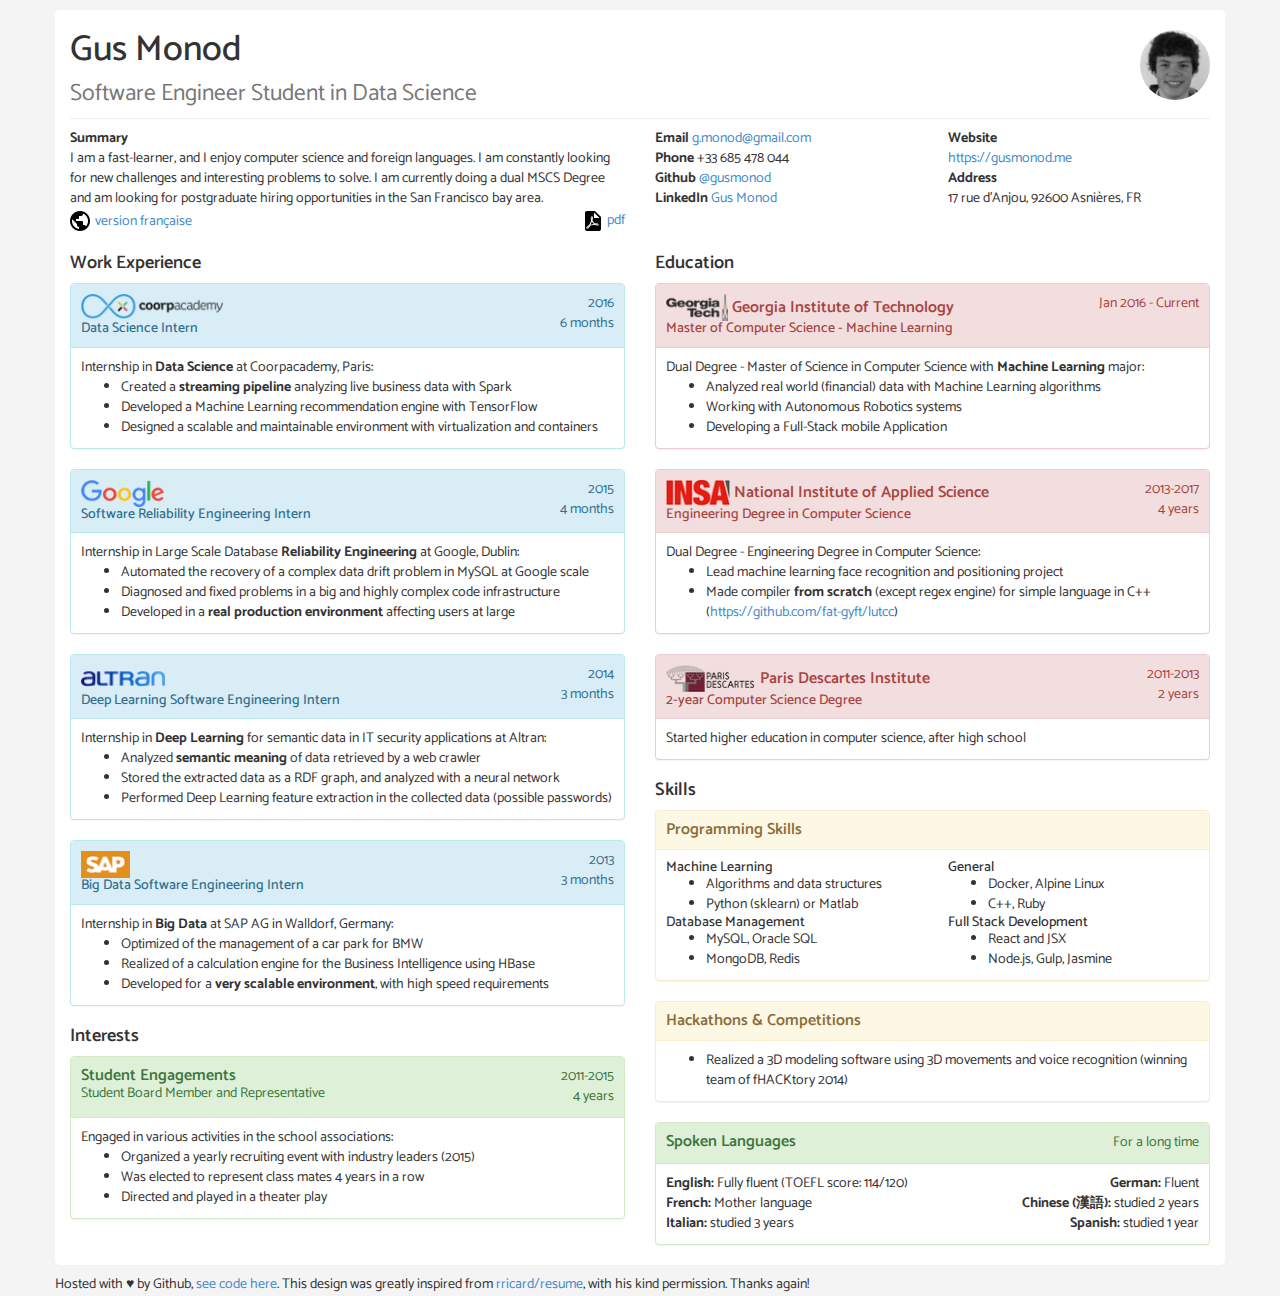
==== index.html @ 233163cb "More printer-friendly version" ====
<!doctype html>
<html lang="en">
<head>
  <!-- This design was greatly inspired from https://github.com/rricard/resume, with his kind permission. -->
  <title>Gus Monod</title>
  <meta http-equiv="content-type" content="text/html; charset=utf-8">
  <meta name="viewport" content="width=device-width, initial-scale=1">
  <link rel="canonical" href="https://gusmonod.me">
  <style type="text/css">
    /* minified critical CSS from bootstrap */
    html{font-family:sans-serif;-webkit-text-size-adjust:100%;-ms-text-size-adjust:100%}a{background:0 0}strong{font-weight:700}h1{margin:.67em 0;font-size:2em}small{font-size:80%}img{border:0}*{-webkit-box-sizing:border-box;-moz-box-sizing:border-box;box-sizing:border-box}:before,:after{-webkit-box-sizing:border-box;-moz-box-sizing:border-box;box-sizing:border-box}html{font-size:10px}body{font-family:"Helvetica Neue",Helvetica,Arial,sans-serif;font-size:14px;line-height:1.42857143;color:#333;background-color:#fff}a{color:#428bca;text-decoration:none}img{vertical-align:middle}h1,h2,h3,h4{font-family:inherit;font-weight:500;line-height:1.1;color:inherit}h1 small{font-weight:400;line-height:1;color:#777}h1,h2,h3{margin-top:20px;margin-bottom:10px}h1 small{font-size:65%}h4{margin-top:10px;margin-bottom:10px}h1{font-size:36px}h2{font-size:30px}h3{font-size:24px}h4{font-size:18px}p{margin:0 0 10px}small{font-size:85%}.page-header{padding-bottom:9px;margin:40px 0 20px;border-bottom:1px solid #eee}ul{margin-top:0;margin-bottom:10px}.container{padding-right:15px;padding-left:15px;margin-right:auto;margin-left:auto}@media (min-width:768px){.container{width:750px}}@media (min-width:992px){.container{width:970px}}@media (min-width:1200px){.container{width:1170px}}.row{margin-right:-15px;margin-left:-15px}.col-sm-3,.col-sm-6,.col-sm-9{position:relative;min-height:1px;padding-right:15px;padding-left:15px}@media (min-width:768px){.col-sm-3,.col-sm-6,.col-sm-9{float:left}.col-sm-9{width:75%}.col-sm-6{width:50%}.col-sm-3{width:25%}}.panel{margin-bottom:20px;background-color:#fff;border:1px solid transparent;border-radius:4px;-webkit-box-shadow:0 1px 1px rgba(0,0,0,.05);box-shadow:0 1px 1px rgba(0,0,0,.05)}.panel-body{padding:15px}.panel-heading{padding:10px 15px;border-bottom:1px solid transparent;border-top-left-radius:3px;border-top-right-radius:3px}.panel-title{margin-top:0;margin-bottom:0;font-size:16px;color:inherit}.panel-title>a{color:inherit}.panel-info{border-color:#bce8f1}.panel-info>.panel-heading{color:#31708f;background-color:#d9edf7;border-color:#bce8f1}.panel-warning{border-color:#faebcc}.panel-warning>.panel-heading{color:#8a6d3b;background-color:#fcf8e3;border-color:#faebcc}.panel-danger{border-color:#ebccd1}.panel-danger>.panel-heading{color:#a94442;background-color:#f2dede;border-color:#ebccd1}.container:before,.container:after,.row:before,.row:after,.panel-body:before,.panel-body:after{display:table;content:" "}.container:after,.row:after,.panel-body:after{clear:both}@-ms-viewport{width:device-width}
  </style>
  <script id="loadcss">(function(u,s){!function(e){"use strict";var n=function(n,t,o){var l,r=e.document,i=r.createElement("link");if(t)l=t;else{var a=(r.body||r.getElementsByTagName("head")[0]).childNodes;l=a[a.length-1]}var d=r.styleSheets;i.rel="stylesheet",i.href=n,i.media="only x",l.parentNode.insertBefore(i,t?l:l.nextSibling);var f=function(e){for(var n=i.href,t=d.length;t--;)if(d[t].href===n)return e();setTimeout(function(){f(e)})};return i.onloadcssdefined=f,f(function(){i.media=o||"all"}),i};"undefined"!=typeof module?module.exports=n:e.loadCSS=n}("undefined"!=typeof global?global:this);for(var i in u){loadCSS(u[i],s);}}(['https://fonts.googleapis.com/css?family=Catamaran:200,600','https://maxcdn.bootstrapcdn.com/bootstrap/3.2.0/css/bootstrap.min.css'],document.getElementById("loadcss")));</script>
  <noscript>
    <link href="https://fonts.googleapis.com/css?family=Catamaran:200,600" rel="stylesheet" type="text/css">
    <link rel="stylesheet" href="https://maxcdn.bootstrapcdn.com/bootstrap/3.2.0/css/bootstrap.min.css" media="all">
  </noscript>
  <style type="text/css">
    /* custom style */
    body {
      margin: 0;
      font-family: 'Catamaran', Helvetica, Arial, sans-serif;
      background-color: #f4f4f4;
    }
    .container {
      background-color: #fff;
    }
    @media (min-width: 768px) {
      .container {
        border-radius: 5px;
        margin-top: 10px;
      }
    }
    .lonely {
      background-color: inherit;
    }
    .page-header {
      margin-top: 20px;
      margin-bottom: 10px;
    }
    .unpadded {
      padding-left: 0;
      padding-right: 0;
    }
    .padded {
      padding-left: 15px;
      padding-right: 15px;
    }
    .panel-heading,
    .panel-body {
      padding: 10px;
    }
    ul {
      margin-bottom: 0;
    }
    h2 {
      font-weight: 600;
      font-size: 1.82rem;
    }
    h3 {
      margin: 0;
      font-size: 1.4rem;
    }
    h4 {
      margin: 0;
      font-size: 1.4rem;
    }
    .panel-title {
      font-weight: 600;
    }
    p {
      margin-top: 0;
      margin-bottom: 0;
    }
    a {
      color: #428BCA;
      text-decoration: none;
    }
    a:hover, a:focus {
      color: #2A6496;
      text-decoration: underline;
    }
    a:focus {
      outline: thin dotted;
      outline-offset: -2px;
    }
    small {
      color: #777;
      font-weight: 200;
    }
    .xs-right, .sm-right {
      float: right;
      text-align: right;
    }
    @media (max-width: 768px) {
      .sm-right {
        float: inherit;
        text-align: inherit;
      }
    }
    .logo {
      height: 2.72rem;
    }
    .me {
      float: right;
      height: 7rem;
      border-radius: 50%;
    }
    @media print {
    @page {
      margin: 1cm;
      margin-top: .5cm;
      margin-bottom: .5cm;
      size: letter portrait;
    }
    body {
      font-size: .27cm;
      background-color: white;
    }
    .big-col {
      padding: 5px;
    }
    ul {
      padding-left: 2rem;
    }
    .page-header {
      font-size: 2.5rem;
    }
    .page-header > small {
      position: absolute;
      top: 26px;
      right: 20px;
    }
    h2 {
      margin-top: 10px;
      font-size: 1.3rem;
    }
    h3, h3.panel-title {
      font-size: 1.2rem;
    }
    h4 {
      font-size: 1rem;
    }
    .panel {
      margin-bottom: 10px;
    }
    .panel-info, .panel-info > .panel-heading {
      border-color: #4C72B0;
    }
    .panel-success, .panel-success > .panel-heading {
      border-color: #466c27;
    }
    .panel-danger, .panel-danger > .panel-heading {
      border-color: #C44E52;
    }
    .panel-warning, .panel-warning > .panel-heading {
      border-color: #E87300;
      #D45F00
    }
    .panel-default, .panel-default > .panel-heading {
      border-color: #606060;
    }
    /*B&W*
    .panel-info, .panel-info > .panel-heading,
    .panel-success, .panel-success > .panel-heading,
    .panel-danger, .panel-danger > .panel-heading,
    .panel-warning, .panel-warning > .panel-heading,
    .panel-default, .panel-default > .panel-heading {
      border-color: black;
    }
    *End of B&W*/
    .no-print {
      display: none !important;
    }
    .container {
      margin: 0;
    }
    a:link:after, a:visited:after {
      content: "";
    }
    .hidden-sm {
      display: inline !important;
    }
    }
  </style>
</head>
<body>
  <div class="container">
    <div>
      <img src="/img/me.png" alt="Gus Monod" class="me no-print">
      <h1 class="page-header">Gus Monod<br><small>Software Engineer Student in Data Science</small></h1>
    </div>
    <div class="row">
      <div class="big-col col-sm-6">
        <strong>Summary</strong>
        <p>
          I am a fast-learner, and I enjoy computer science and foreign
          languages. I am constantly looking for new challenges and interesting
          problems to solve. I am currently doing a dual MSCS Degree and am
          looking for postgraduate hiring opportunities in the San Francisco bay area.
        </p>
        <a class="no-print" href="/fr"><img src="/img/earth.png" alt="earth icon">&nbsp;version française</a>
        <a class="xs-right no-print" href="gusmonod.pdf"><img src="/img/file-pdf.png" alt="pdf icon">&nbsp;pdf</a>
      </div>
      <div class="big-col col-sm-3">
        <p>
          <strong>Email</strong>
          <a href="mailto:g.monod@gmail.com">g.monod@gmail.com</a>
        </p>
        <p>
          <strong>Phone</strong>
          +33&nbsp;685&nbsp;478&nbsp;044
        </p>
        <p>
          <strong>Github</strong>
          <a href="https://github.com/gusmonod">@gusmonod</a>
        </p>
        <p>
          <strong>LinkedIn</strong>
          <a href="https://linkedin.com/in/gusmonod/en">Gus Monod</a>
        </p>
      </div>
      <div class="col-sm-3">
        <p>
          <strong>Website</strong>
        </p>
        <p>
          <a href="https://gusmonod.me">https://gusmonod.me</a>
        </p>
        <p>
          <strong>Address</strong>
          <p>17 rue d'Anjou, 92600 Asnières, FR
        </p>
      </div>
    </div>
    <div class="row">
      <div class="big-col col-sm-6">
        <h2>Work Experience</h2>
        <div class="panel panel-info">
          <div class="panel-heading">
            <div class="row">
              <div class="col-sm-9">
                <h3 class="panel-title">
                  <a href="https://coorpacademy.com">
                    <img class="logo" src="/img/coorpacademy.png" alt="Coorpacademy">
                  </a>
                </h3>
                <h3>Data Science Intern</h3>
              </div>
              <div class="col-sm-3 sm-right">
                <p>2016</p>
                <p>6 months</p>
              </div>
            </div>
          </div>
          <div class="panel-body">
            Internship in <strong>Data Science</strong> at Coorpacademy, Paris:
            <ul>
              <li>Created a <strong>streaming pipeline</strong> analyzing live business data with Spark
              <li>Developed a Machine Learning recommendation engine with TensorFlow
              <li>Designed a scalable and maintainable environment with virtualization and containers
            </ul>
          </div>
        </div>
        <div class="panel panel-info">
          <div class="panel-heading">
            <div class="row">
              <div class="col-sm-9">
                <h3 class="panel-title">
                  <a href="https://google.com">
                    <img class="logo" src="/img/google.png" alt="Google">
                  </a>
                </h3>
                <h3>Software Reliability Engineering Intern</h3>
              </div>
              <div class="col-sm-3 sm-right">
                <p>2015</p>
                <p>4 months</p>
              </div>
            </div>
          </div>
          <div class="panel-body">
            Internship in Large Scale Database <strong>Reliability Engineering</strong> at Google, Dublin:
            <ul>
              <li>Automated the recovery of a complex data drift problem in MySQL at Google scale
              <li>Diagnosed and fixed problems in a big and highly complex code infrastructure
              <li>Developed in a <strong>real production environment</strong> affecting users at large
            </ul>
          </div>
        </div>
        <div class="panel panel-info">
          <div class="panel-heading">
            <div class="row">
              <div class="col-sm-9">
                <h3 class="panel-title">
                  <a href="https://altran.com">
                    <img class="logo" src="/img/altran.png" alt="Altran">
                  </a>
                </h3>
                <h3>Deep Learning Software Engineering Intern</h3>
              </div>
              <div class="col-sm-3 sm-right">
                <p>2014</p>
                <p>3 months</p>
              </div>
            </div>
          </div>
          <div class="panel-body">
            Internship in <strong>Deep Learning</strong> for semantic data in IT security applications at Altran:
            <ul>
              <li>Analyzed <strong>semantic meaning</strong> of data retrieved by a web crawler
              <li>Stored the extracted data as a RDF graph, and analyzed with a neural network
              <li>Performed Deep Learning feature extraction in the collected data (possible passwords)
            </ul>
          </div>
        </div>
        <div class="panel panel-info">
          <div class="panel-heading">
            <div class="row">
              <div class="col-sm-9">
                <h3 class="panel-title">
                  <a href="https://sap.com">
                    <img class="logo" src="/img/sap.png" alt="SAP">
                  </a>
                </h3>
                <h3>Big Data Software Engineering Intern</h3>
              </div>
              <div class="col-sm-3 sm-right">
                <p>2013</p>
                <p>3 months</p>
              </div>
            </div>
          </div>
          <div class="panel-body">
            Internship in <strong>Big Data</strong> at SAP AG in Walldorf, Germany:
            <ul>
              <li>Optimized of the management of a car park for BMW
              <li>Realized of a calculation engine for the Business Intelligence using HBase
              <li>Developed for a <strong>very scalable environment</strong>, with high speed requirements
            </ul>
          </div>
        </div>
        <h2>Interests</h2>
        <div class="panel panel-success">
          <div class="panel-heading">
            <div class="row">
              <div class="col-sm-9">
                <h3 class="panel-title">Student Engagements</h3>
                Student Board Member and Representative
              </div>
              <div class="col-sm-3 sm-right">
                <p>2011-2015</p>
                <p>4 years</p>
              </div>
            </div>
          </div>
          <div class="panel-body">
            Engaged in various activities in the school associations:
            <ul>
              <li>Organized a yearly recruiting event with industry leaders (2015)
              <li>Was elected to represent class mates 4 years in a row
              <li>Directed and played in a theater play
            </ul>
          </div>
        </div>
      </div>
      <div class="big-col col-sm-6">
        <h2>Education</h2>
        <div class="panel panel-danger">
          <div class="panel-heading">
            <div class="row">
              <div class="col-sm-9">
                <h3 class="panel-title">
                  <a href="https://gatech.edu">
                    <img class="logo" src="/img/gatech.png" alt="Georgia Tech:">
                    Georgia Institute of Technology
                  </a>
                </h3>
                <h3>Master of Computer Science - Machine Learning</h3>
              </div>
              <div class="col-sm-3 sm-right">
                <p>Jan 2016 - Current</p>
              </div>
            </div>
          </div>
          <div class="panel-body">
            Dual Degree - Master of Science in Computer Science with <strong>Machine Learning</strong> major:
            <ul>
              <li>Analyzed real world (financial) data with Machine Learning algorithms
              <li>Working with Autonomous Robotics systems
              <li>Developing a Full-Stack mobile Application
            </ul>
          </div>
        </div>
        <div class="panel panel-danger">
          <div class="panel-heading">
            <div class="row padded">
              <div class="col-sm-9 unpadded">
                <h3 class="panel-title">
                  <a href="https://www.insa-lyon.fr/en">
                    <img src="/img/insa.png" class="logo" alt="INSA:">
                    National Institute of Applied Science
                  </a>
                </h3>
                <h3>Engineering Degree in Computer Science</h3>
              </div>
              <div class="col-sm-3 unpadded sm-right">
                <p>2013-2017</p>
                <p>4 years</p>
              </div>
            </div>
          </div>
          <div class="panel-body">
            Dual Degree - Engineering Degree in Computer Science:
            <ul>
              <li>Lead machine learning face recognition and positioning project
              <li>Made compiler <strong>from scratch</strong> (except regex engine) for simple language in C++ (<a href="https://github.com/fat-gyft/lutcc">https://github.com/fat-gyft/lutcc</a>)
            </ul>
          </div>
        </div>
        <div class="panel panel-danger">
          <div class="panel-heading">
            <div class="row">
              <div class="col-sm-9">
                <h3 class="panel-title">
                  <a href="https://www.univ-paris5.fr/eng">
                    <img class="logo" src="/img/parisdescartes.png" alt="Paris Descartes:">
                    Paris Descartes Institute
                  </a>
                </h3>
                <h3>2-year Computer Science Degree</h3>
              </div>
              <div class="col-sm-3 sm-right">
                <p>2011-2013</p>
                <p>2 years</p>
              </div>
            </div>
          </div>
          <div class="panel-body">
            Started higher education in computer science, after high school
          </div>
        </div>
        <h2>Skills</h2>
        <div class="panel panel-warning">
          <div class="panel-heading">
            <h3 class="panel-title">Programming Skills</h3>
          </div>
          <div class="panel-body">
            <div class="row">
              <div class="col-sm-6">
                <h4>Machine Learning</h4>
                <ul>
                  <li>Algorithms and data structures
                  <li>Python (sklearn) or Matlab
                </ul>
                <h4>Database Management</h4>
                <ul>
                  <li>MySQL, Oracle SQL
                  <li>MongoDB, Redis
                </ul>
              </div>
              <div class="col-sm-6">
                <h4>General</h4>
                <ul>
                  <li>Docker, Alpine Linux
                  <li>C++, Ruby
                </ul>
                <h4>Full Stack Development</h4>
                <ul>
                  <li>React and JSX
                  <li>Node.js, Gulp, Jasmine
                </ul>
              </div>
            </div>
          </div>
        </div>
        <div class="panel panel-warning">
          <div class="panel-heading">
            <h3 class="panel-title">Hackathons &amp; Competitions</h3>
          </div>
          <div class="panel-body">
            <ul>
              <li>Realized a 3D modeling software using 3D movements and voice recognition (winning team of fHACKtory 2014)
            </ul>
          </div>
        </div>
        <div class="panel panel-success">
          <div class="panel-heading">
            <div class="row">
              <div class="col-sm-9">
                <h3 class="panel-title">Spoken Languages</h3>
              </div>
              <div class="col-sm-3 sm-right">
                <p>For a long time</p>
              </div>
            </div>
          </div>
          <div class="panel-body">
            <div class="row padded">
              <p class="col-sm-8 unpadded"><strong>English: </strong>Fully fluent (TOEFL<span class="hidden-sm hidden-md"> score</span>: 114/120)</p>
              <p class="col-sm-4 unpadded sm-right"><strong>German: </strong>Fluent</p>
            </div>
            <div class="row padded">
              <p class="col-sm-6 unpadded"><strong>French: </strong>Mother language</p>
              <p class="col-sm-6 unpadded sm-right"><strong>Chinese (漢語): </strong>studied 2 y<span class="hidden-sm">ears</span></p>
            </div>
            <div class="row padded">
              <p class="col-sm-6 unpadded"><strong>Italian: </strong>studied 3 years</p>
              <p class="col-sm-6 unpadded sm-right"><strong>Spanish: </strong>studied 1 year</p>
            </div>
          </div>
        </div>
      </div>
    </div>
  </div>
  <div class="container lonely no-print">
    <p class="row">
      Hosted with ♥ by Github, <a href="https://github.com/gusmonod/gusmonod.github.io">see code here</a>. This design was greatly inspired from <a href="https://github.com/rricard/resume">rricard/resume</a>, with his kind permission. Thanks again!
    </p>
  </div>
</body>
</html>
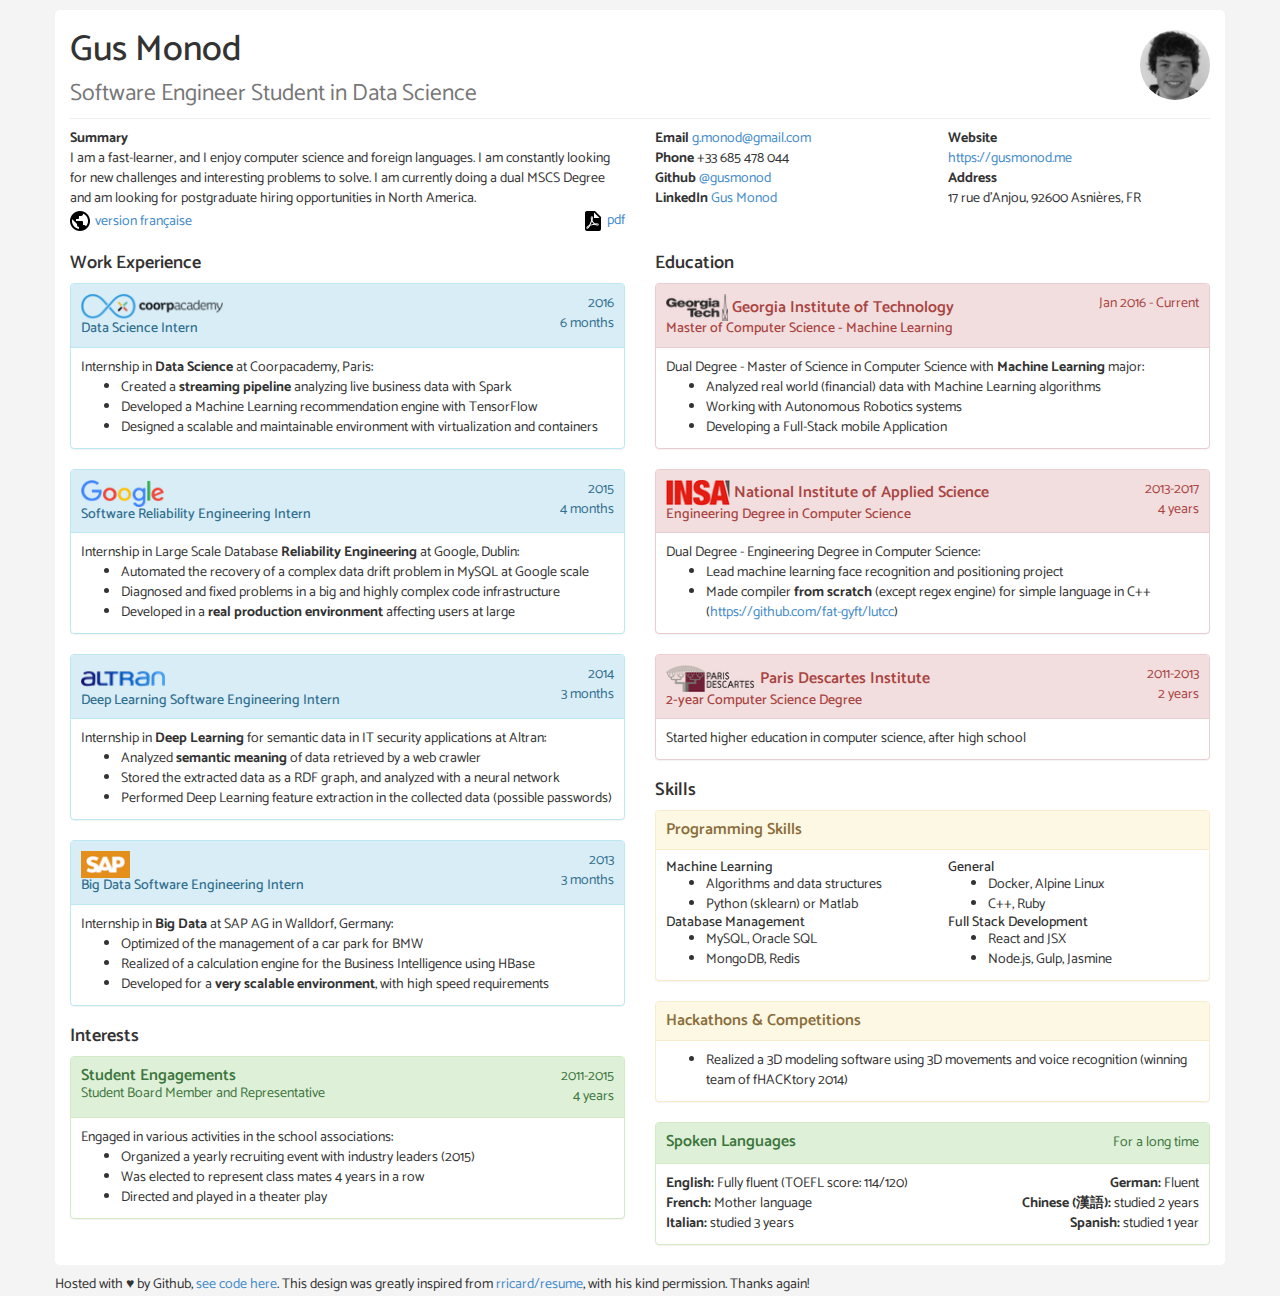
==== commit d5c817ef: "Changed location preference" ====
--- a/index.html
+++ b/index.html
@@ -197,7 +197,7 @@
           I am a fast-learner, and I enjoy computer science and foreign
           languages. I am constantly looking for new challenges and interesting
           problems to solve. I am currently doing a dual MSCS Degree and am
-          looking for postgraduate hiring opportunities in the San Francisco bay area.
+          looking for postgraduate hiring opportunities in North America.
         </p>
         <a class="no-print" href="/fr"><img src="/img/earth.png" alt="earth icon">&nbsp;version française</a>
         <a class="xs-right no-print" href="gusmonod.pdf"><img src="/img/file-pdf.png" alt="pdf icon">&nbsp;pdf</a>
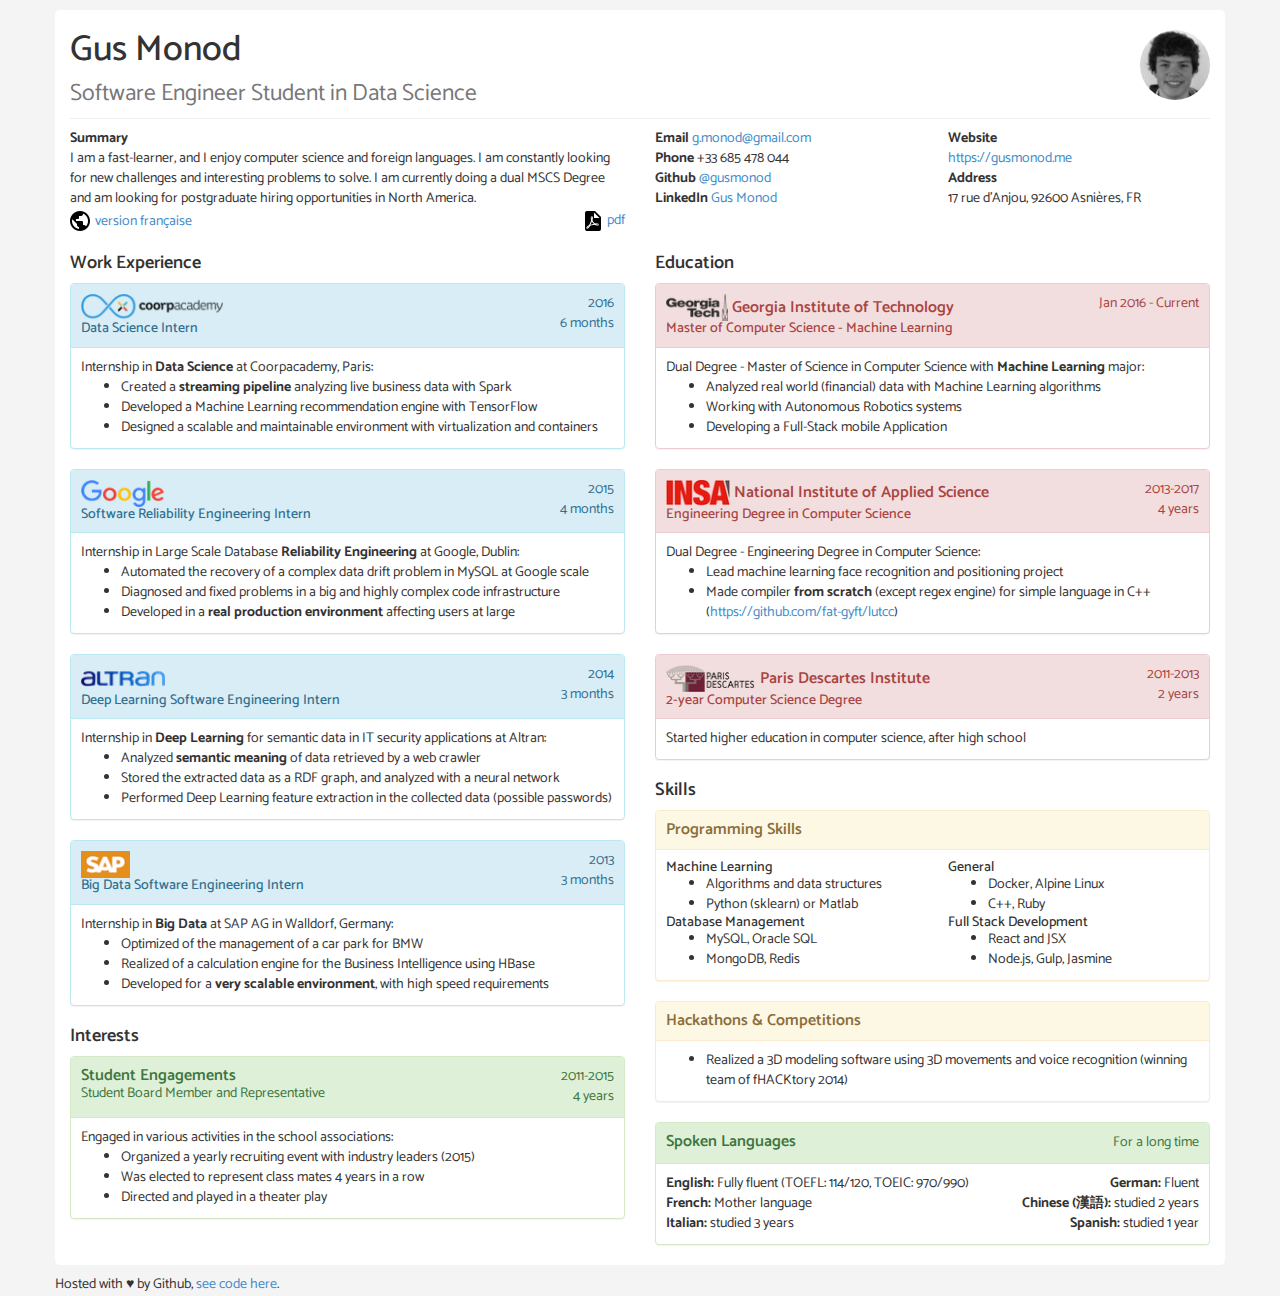
==== commit d43f4b42: "Removed outdated thanks + added TOEIC" ====
--- a/index.html
+++ b/index.html
@@ -1,7 +1,6 @@
 <!doctype html>
 <html lang="en">
 <head>
-  <!-- This design was greatly inspired from https://github.com/rricard/resume, with his kind permission. -->
   <title>Gus Monod</title>
   <meta http-equiv="content-type" content="text/html; charset=utf-8">
   <meta name="viewport" content="width=device-width, initial-scale=1">
@@ -497,7 +496,7 @@
           </div>
           <div class="panel-body">
             <div class="row padded">
-              <p class="col-sm-8 unpadded"><strong>English: </strong>Fully fluent (TOEFL<span class="hidden-sm hidden-md"> score</span>: 114/120)</p>
+              <p class="col-sm-8 unpadded"><strong>English: </strong>Fully fluent (TOEFL: 114/120<span class="hidden-sm hidden-md">, TOEIC: 970/990</span>)</p>
               <p class="col-sm-4 unpadded sm-right"><strong>German: </strong>Fluent</p>
             </div>
             <div class="row padded">
@@ -515,7 +514,7 @@
   </div>
   <div class="container lonely no-print">
     <p class="row">
-      Hosted with ♥ by Github, <a href="https://github.com/gusmonod/gusmonod.github.io">see code here</a>. This design was greatly inspired from <a href="https://github.com/rricard/resume">rricard/resume</a>, with his kind permission. Thanks again!
+      Hosted with ♥ by Github, <a href="https://github.com/gusmonod/gusmonod.github.io">see code here</a>.
     </p>
   </div>
 </body>
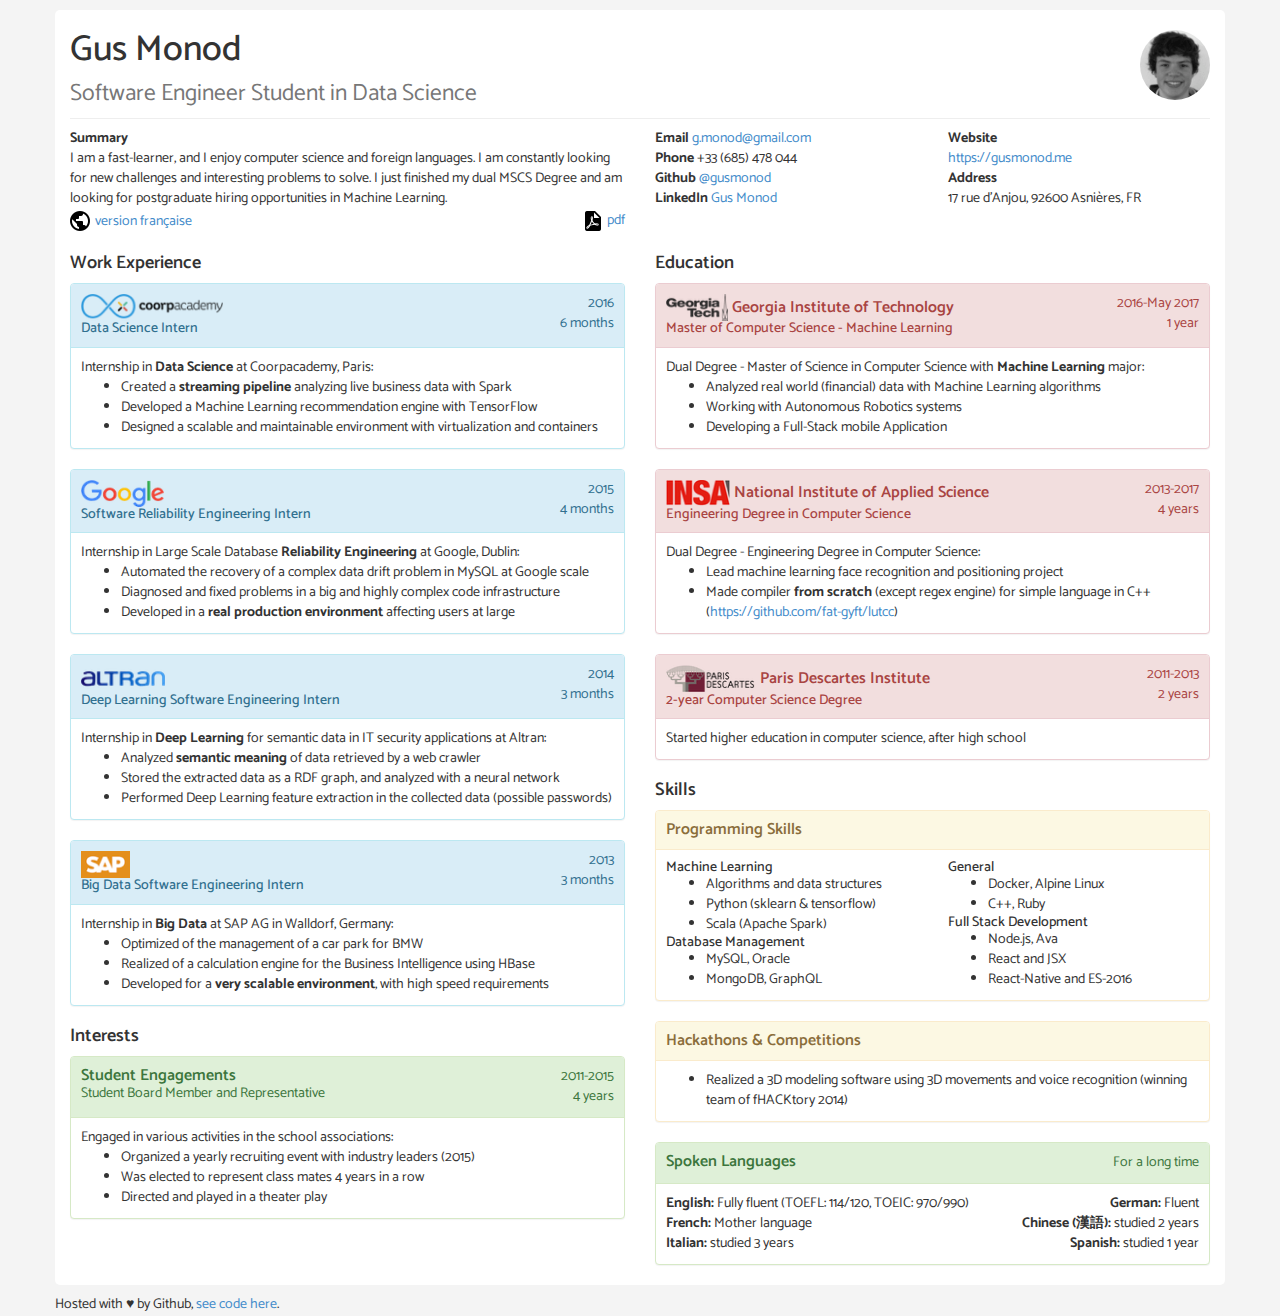
==== commit 719556d0: "Updating summary" ====
--- a/index.html
+++ b/index.html
@@ -195,8 +195,8 @@
         <p>
           I am a fast-learner, and I enjoy computer science and foreign
           languages. I am constantly looking for new challenges and interesting
-          problems to solve. I am currently doing a dual MSCS Degree and am
-          looking for postgraduate hiring opportunities in North America.
+          problems to solve. I just finished my dual MSCS Degree and am looking
+          for postgraduate hiring opportunities in Machine Learning.
         </p>
         <a class="no-print" href="/fr"><img src="/img/earth.png" alt="earth icon">&nbsp;version française</a>
         <a class="xs-right no-print" href="gusmonod.pdf"><img src="/img/file-pdf.png" alt="pdf icon">&nbsp;pdf</a>
@@ -208,7 +208,7 @@
         </p>
         <p>
           <strong>Phone</strong>
-          +33&nbsp;685&nbsp;478&nbsp;044
+          +33 (685)&nbsp;478&nbsp;044
         </p>
         <p>
           <strong>Github</strong>
@@ -378,7 +378,8 @@
                 <h3>Master of Computer Science - Machine Learning</h3>
               </div>
               <div class="col-sm-3 sm-right">
-                <p>Jan 2016 - Current</p>
+                <p>2016-May 2017</p>
+                <p>1 year</p>
               </div>
             </div>
           </div>
@@ -450,12 +451,13 @@
                 <h4>Machine Learning</h4>
                 <ul>
                   <li>Algorithms and data structures
-                  <li>Python (sklearn) or Matlab
+                  <li>Python (sklearn &amp; tensorflow)
+                  <li>Scala (Apache Spark)
                 </ul>
                 <h4>Database Management</h4>
                 <ul>
-                  <li>MySQL, Oracle SQL
-                  <li>MongoDB, Redis
+                  <li>MySQL, Oracle
+                  <li>MongoDB, GraphQL
                 </ul>
               </div>
               <div class="col-sm-6">
@@ -466,8 +468,9 @@
                 </ul>
                 <h4>Full Stack Development</h4>
                 <ul>
+                  <li>Node.js, Ava
                   <li>React and JSX
-                  <li>Node.js, Gulp, Jasmine
+                  <li>React-Native and ES-2016
                 </ul>
               </div>
             </div>
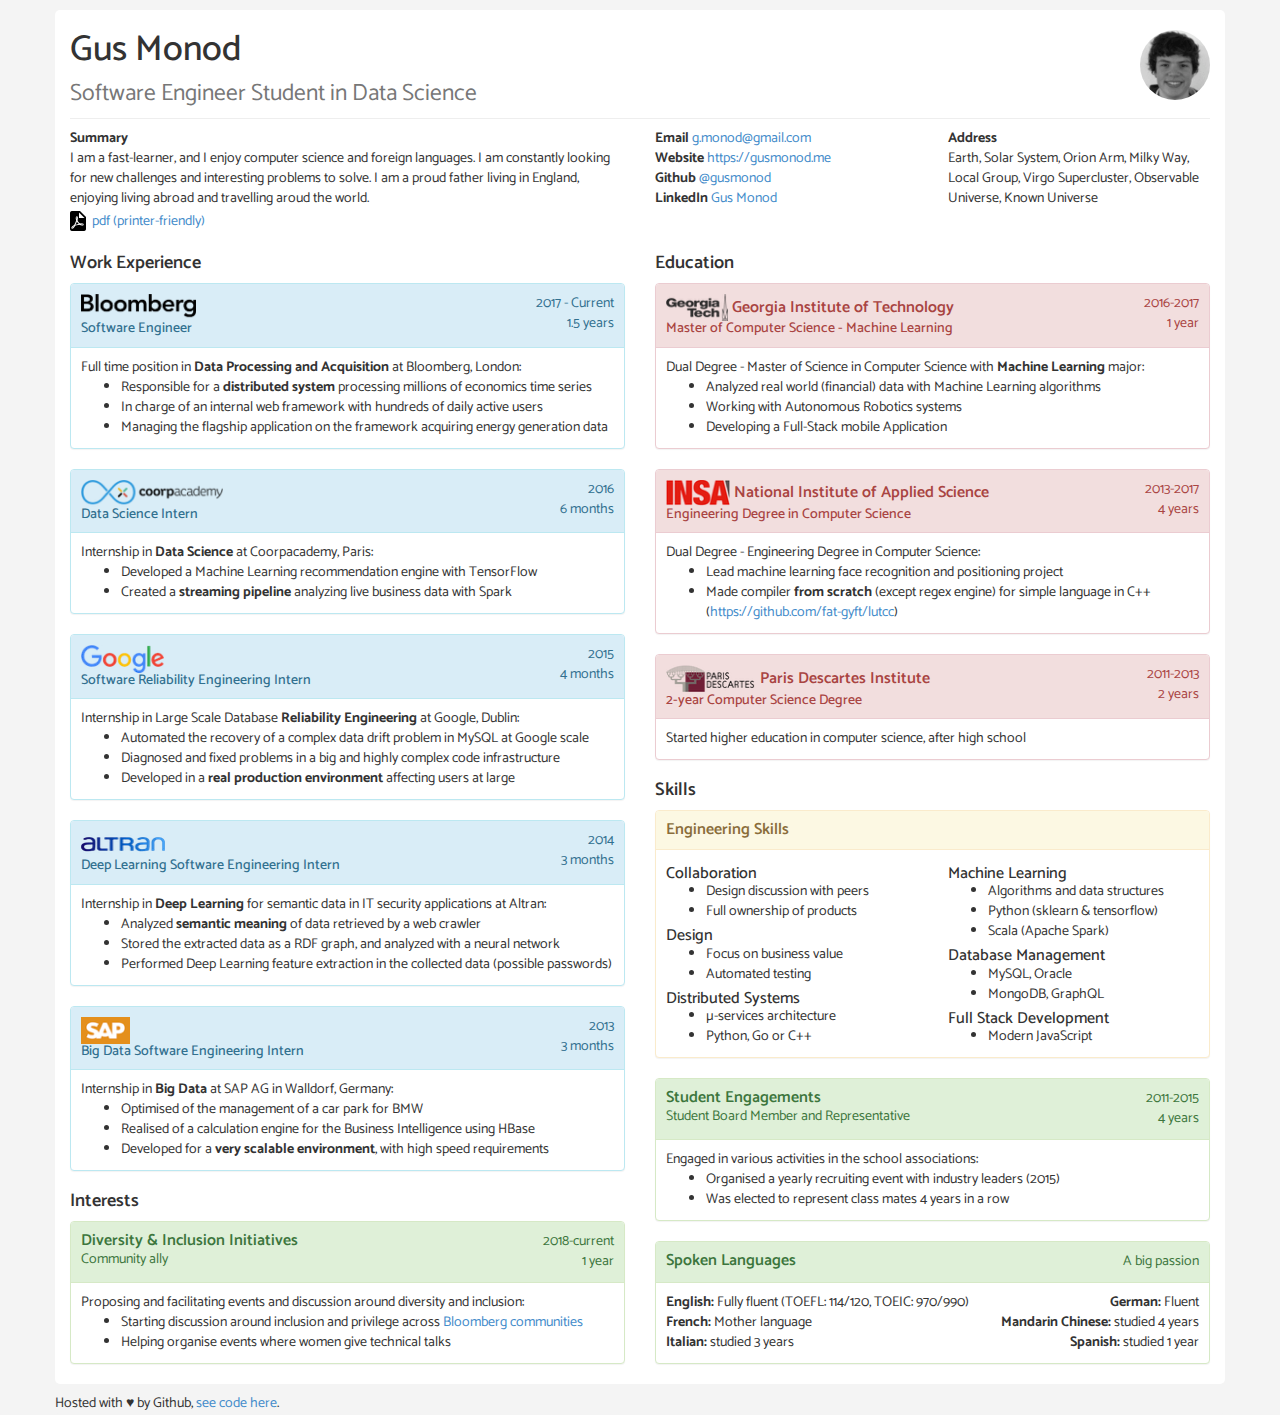
==== commit 00c2cdaa: "Update english version, delete french version" ====
--- a/index.html
+++ b/index.html
@@ -7,7 +7,7 @@
   <link rel="canonical" href="https://gusmonod.me">
   <style type="text/css">
     /* minified critical CSS from bootstrap */
-    html{font-family:sans-serif;-webkit-text-size-adjust:100%;-ms-text-size-adjust:100%}a{background:0 0}strong{font-weight:700}h1{margin:.67em 0;font-size:2em}small{font-size:80%}img{border:0}*{-webkit-box-sizing:border-box;-moz-box-sizing:border-box;box-sizing:border-box}:before,:after{-webkit-box-sizing:border-box;-moz-box-sizing:border-box;box-sizing:border-box}html{font-size:10px}body{font-family:"Helvetica Neue",Helvetica,Arial,sans-serif;font-size:14px;line-height:1.42857143;color:#333;background-color:#fff}a{color:#428bca;text-decoration:none}img{vertical-align:middle}h1,h2,h3,h4{font-family:inherit;font-weight:500;line-height:1.1;color:inherit}h1 small{font-weight:400;line-height:1;color:#777}h1,h2,h3{margin-top:20px;margin-bottom:10px}h1 small{font-size:65%}h4{margin-top:10px;margin-bottom:10px}h1{font-size:36px}h2{font-size:30px}h3{font-size:24px}h4{font-size:18px}p{margin:0 0 10px}small{font-size:85%}.page-header{padding-bottom:9px;margin:40px 0 20px;border-bottom:1px solid #eee}ul{margin-top:0;margin-bottom:10px}.container{padding-right:15px;padding-left:15px;margin-right:auto;margin-left:auto}@media (min-width:768px){.container{width:750px}}@media (min-width:992px){.container{width:970px}}@media (min-width:1200px){.container{width:1170px}}.row{margin-right:-15px;margin-left:-15px}.col-sm-3,.col-sm-6,.col-sm-9{position:relative;min-height:1px;padding-right:15px;padding-left:15px}@media (min-width:768px){.col-sm-3,.col-sm-6,.col-sm-9{float:left}.col-sm-9{width:75%}.col-sm-6{width:50%}.col-sm-3{width:25%}}.panel{margin-bottom:20px;background-color:#fff;border:1px solid transparent;border-radius:4px;-webkit-box-shadow:0 1px 1px rgba(0,0,0,.05);box-shadow:0 1px 1px rgba(0,0,0,.05)}.panel-body{padding:15px}.panel-heading{padding:10px 15px;border-bottom:1px solid transparent;border-top-left-radius:3px;border-top-right-radius:3px}.panel-title{margin-top:0;margin-bottom:0;font-size:16px;color:inherit}.panel-title>a{color:inherit}.panel-info{border-color:#bce8f1}.panel-info>.panel-heading{color:#31708f;background-color:#d9edf7;border-color:#bce8f1}.panel-warning{border-color:#faebcc}.panel-warning>.panel-heading{color:#8a6d3b;background-color:#fcf8e3;border-color:#faebcc}.panel-danger{border-color:#ebccd1}.panel-danger>.panel-heading{color:#a94442;background-color:#f2dede;border-color:#ebccd1}.container:before,.container:after,.row:before,.row:after,.panel-body:before,.panel-body:after{display:table;content:" "}.container:after,.row:after,.panel-body:after{clear:both}@-ms-viewport{width:device-width}
+    html{font-family:sans-serif;-webkit-text-size-adjust:100%;-ms-text-size-adjust:100%}a{background:0 0}strong{font-weight:700}h1{margin:.67em 0;font-size:2em}small{font-size:80%}img{border:0}*{-webkit-box-sizing:border-box;-moz-box-sizing:border-box;box-sizing:border-box}:before,:after{-webkit-box-sizing:border-box;-moz-box-sizing:border-box;box-sizing:border-box}html{font-size:10px}body{font-family:"Helvetica Neue",Helvetica,Arial,sans-serif;font-size:14px;line-height:1.42857143;color:#333;background-color:#fff}a{color:#428bca;text-decoration:none}img{vertical-align:middle}h1,h2,h3,h4{font-family:inherit;font-weight:500;line-height:1.1;color:inherit}h1 small{font-weight:400;line-height:1;color:#777}h1,h2,h3{margin-top:20px;margin-bottom:10px}h1 small{font-size:65%}h4{margin-top:10px;margin-bottom:10px}h1{font-size:36px}h2{font-size:30px}h3{font-size:24px}h4{font-size:18px}p{margin:0 0 10px}small{font-size:85%}.page-header{padding-bottom:9px;margin:40px 0 20px;border-bottom:1px solid #eee}ul{margin-top:0;padding-left:40px}.container{padding-right:15px;padding-left:15px;margin-right:auto;margin-left:auto}@media (min-width:768px){.container{width:750px}}@media (min-width:992px){.container{width:970px}}@media (min-width:1200px){.container{width:1170px}}.row{margin-right:-15px;margin-left:-15px}.col-sm-3,.col-sm-6,.col-sm-9{position:relative;min-height:1px;padding-right:15px;padding-left:15px}@media (min-width:768px){.col-sm-3,.col-sm-6,.col-sm-9{float:left}.col-sm-9{width:75%}.col-sm-6{width:50%}.col-sm-3{width:25%}}.panel{margin-bottom:20px;background-color:#fff;border:1px solid transparent;border-radius:4px;-webkit-box-shadow:0 1px 1px rgba(0,0,0,.05);box-shadow:0 1px 1px rgba(0,0,0,.05)}.panel-body{padding:15px}.panel-heading{padding:10px 15px;border-bottom:1px solid transparent;border-top-left-radius:3px;border-top-right-radius:3px}.panel-title{margin-top:0;margin-bottom:0;font-size:16px;color:inherit}.panel-title>a{color:inherit}.panel-info{border-color:#bce8f1}.panel-info>.panel-heading{color:#31708f;background-color:#d9edf7;border-color:#bce8f1}.panel-warning{border-color:#faebcc}.panel-warning>.panel-heading{color:#8a6d3b;background-color:#fcf8e3;border-color:#faebcc}.panel-danger{border-color:#ebccd1}.panel-danger>.panel-heading{color:#a94442;background-color:#f2dede;border-color:#ebccd1}.container:before,.container:after,.row:before,.row:after,.panel-body:before,.panel-body:after{display:table;content:" "}.container:after,.row:after,.panel-body:after{clear:both}@-ms-viewport{width:device-width}
   </style>
   <script id="loadcss">(function(u,s){!function(e){"use strict";var n=function(n,t,o){var l,r=e.document,i=r.createElement("link");if(t)l=t;else{var a=(r.body||r.getElementsByTagName("head")[0]).childNodes;l=a[a.length-1]}var d=r.styleSheets;i.rel="stylesheet",i.href=n,i.media="only x",l.parentNode.insertBefore(i,t?l:l.nextSibling);var f=function(e){for(var n=i.href,t=d.length;t--;)if(d[t].href===n)return e();setTimeout(function(){f(e)})};return i.onloadcssdefined=f,f(function(){i.media=o||"all"}),i};"undefined"!=typeof module?module.exports=n:e.loadCSS=n}("undefined"!=typeof global?global:this);for(var i in u){loadCSS(u[i],s);}}(['https://fonts.googleapis.com/css?family=Catamaran:200,600','https://maxcdn.bootstrapcdn.com/bootstrap/3.2.0/css/bootstrap.min.css'],document.getElementById("loadcss")));</script>
   <noscript>
@@ -62,7 +62,8 @@
     }
     h4 {
       margin: 0;
-      font-size: 1.4rem;
+      margin-top: 5px;
+      font-size: 1.6rem;
     }
     .panel-title {
       font-weight: 600;
@@ -113,7 +114,7 @@
       size: letter portrait;
     }
     body {
-      font-size: .27cm;
+      font-size: .29cm;
       background-color: white;
     }
     .big-col {
@@ -138,7 +139,7 @@
       font-size: 1.2rem;
     }
     h4 {
-      font-size: 1rem;
+      font-size: 1.2rem;
     }
     .panel {
       margin-bottom: 10px;
@@ -195,11 +196,10 @@
         <p>
           I am a fast-learner, and I enjoy computer science and foreign
           languages. I am constantly looking for new challenges and interesting
-          problems to solve. I just finished my dual MSCS Degree and am looking
-          for postgraduate hiring opportunities in Machine Learning.
+          problems to solve. I am a proud father living in England, enjoying
+          living abroad and travelling aroud the world.
         </p>
-        <a class="no-print" href="/fr"><img src="/img/earth.png" alt="earth icon">&nbsp;version française</a>
-        <a class="xs-right no-print" href="gusmonod.pdf"><img src="/img/file-pdf.png" alt="pdf icon">&nbsp;pdf</a>
+        <a class="no-print" href="gusmonod.pdf"><img src="/img/file-pdf.png" alt="pdf icon">&nbsp;pdf (printer-friendly)</a>
       </div>
       <div class="big-col col-sm-3">
         <p>
@@ -207,8 +207,8 @@
           <a href="mailto:g.monod@gmail.com">g.monod@gmail.com</a>
         </p>
         <p>
-          <strong>Phone</strong>
-          +33 (685)&nbsp;478&nbsp;044
+          <strong>Website</strong>
+          <a href="https://gusmonod.me">https://gusmonod.me</a>
         </p>
         <p>
           <strong>Github</strong>
@@ -221,14 +221,9 @@
       </div>
       <div class="col-sm-3">
         <p>
-          <strong>Website</strong>
-        </p>
-        <p>
-          <a href="https://gusmonod.me">https://gusmonod.me</a>
-        </p>
-        <p>
           <strong>Address</strong>
-          <p>17 rue d'Anjou, 92600 Asnières, FR
+          <p>Earth, Solar System, Orion Arm, Milky Way, Local Group,
+             Virgo Supercluster, Observable Universe, Known Universe</p>
         </p>
       </div>
     </div>
@@ -240,6 +235,32 @@
             <div class="row">
               <div class="col-sm-9">
                 <h3 class="panel-title">
+                  <a href="https://bloomberg.com">
+                    <img class="logo" src="/img/bloomberg.png" alt="Bloomberg">
+                  </a>
+                </h3>
+                <h3>Software Engineer</h3>
+              </div>
+              <div class="col-sm-3 sm-right">
+                <p>2017 - Current</p>
+                <p>1.5 years</p>
+              </div>
+            </div>
+          </div>
+          <div class="panel-body">
+            Full time position in <strong>Data Processing and Acquisition</strong> at Bloomberg, London:
+            <ul>
+              <li>Responsible for a <strong>distributed system</strong> processing millions of economics time series
+              <li>In charge of an internal web framework with hundreds of daily active users
+              <li>Managing the flagship application on the framework acquiring energy generation data
+            </ul>
+          </div>
+        </div>
+        <div class="panel panel-info">
+          <div class="panel-heading">
+            <div class="row">
+              <div class="col-sm-9">
+                <h3 class="panel-title">
                   <a href="https://coorpacademy.com">
                     <img class="logo" src="/img/coorpacademy.png" alt="Coorpacademy">
                   </a>
@@ -255,9 +276,8 @@
           <div class="panel-body">
             Internship in <strong>Data Science</strong> at Coorpacademy, Paris:
             <ul>
+              <li>Developed a Machine Learning recommendation engine with TensorFlow
               <li>Created a <strong>streaming pipeline</strong> analyzing live business data with Spark
-              <li>Developed a Machine Learning recommendation engine with TensorFlow
-              <li>Designed a scalable and maintainable environment with virtualization and containers
             </ul>
           </div>
         </div>
@@ -313,7 +333,7 @@
             </ul>
           </div>
         </div>
-        <div class="panel panel-info">
+        <div class="panel panel-info no-print">
           <div class="panel-heading">
             <div class="row">
               <div class="col-sm-9">
@@ -333,8 +353,8 @@
           <div class="panel-body">
             Internship in <strong>Big Data</strong> at SAP AG in Walldorf, Germany:
             <ul>
-              <li>Optimized of the management of a car park for BMW
-              <li>Realized of a calculation engine for the Business Intelligence using HBase
+              <li>Optimised of the management of a car park for BMW
+              <li>Realised of a calculation engine for the Business Intelligence using HBase
               <li>Developed for a <strong>very scalable environment</strong>, with high speed requirements
             </ul>
           </div>
@@ -344,21 +364,21 @@
           <div class="panel-heading">
             <div class="row">
               <div class="col-sm-9">
-                <h3 class="panel-title">Student Engagements</h3>
-                Student Board Member and Representative
-              </div>
-              <div class="col-sm-3 sm-right">
-                <p>2011-2015</p>
-                <p>4 years</p>
-              </div>
-            </div>
-          </div>
-          <div class="panel-body">
-            Engaged in various activities in the school associations:
-            <ul>
-              <li>Organized a yearly recruiting event with industry leaders (2015)
-              <li>Was elected to represent class mates 4 years in a row
-              <li>Directed and played in a theater play
+                <h3 class="panel-title">Diversity &amp; Inclusion Initiatives</h3>
+                Community ally
+              </div>
+              <div class="col-sm-3 sm-right">
+                <p>2018-current</p>
+                <p>1 year</p>
+              </div>
+            </div>
+          </div>
+          <div class="panel-body">
+            Proposing and facilitating events and discussion around diversity and inclusion:
+            <ul>
+              <li>Starting discussion around inclusion and privilege across
+                  <a href="https://www.bloomberg.com/diversity-inclusion/communities/">Bloomberg communities</a>
+              <li>Helping organise events where women give technical talks
             </ul>
           </div>
         </div>
@@ -378,7 +398,7 @@
                 <h3>Master of Computer Science - Machine Learning</h3>
               </div>
               <div class="col-sm-3 sm-right">
-                <p>2016-May 2017</p>
+                <p>2016-2017</p>
                 <p>1 year</p>
               </div>
             </div>
@@ -443,10 +463,27 @@
         <h2>Skills</h2>
         <div class="panel panel-warning">
           <div class="panel-heading">
-            <h3 class="panel-title">Programming Skills</h3>
-          </div>
-          <div class="panel-body">
-            <div class="row">
+            <h3 class="panel-title">Engineering Skills</h3>
+          </div>
+          <div class="panel-body">
+            <div class="row">
+              <div class="col-sm-6">
+                <h4>Collaboration</h4>
+                <ul>
+                  <li>Design discussion with peers
+                  <li>Full ownership of products
+                </ul>
+                <h4>Design</h4>
+                <ul>
+                  <li>Focus on business value
+                  <li>Automated testing
+                </ul>
+                <h4>Distributed Systems</h4>
+                <ul>
+                  <li>µ-services architecture
+                  <li>Python, Go or C++
+                </ul>
+              </div>
               <div class="col-sm-6">
                 <h4>Machine Learning</h4>
                 <ul>
@@ -459,52 +496,54 @@
                   <li>MySQL, Oracle
                   <li>MongoDB, GraphQL
                 </ul>
-              </div>
-              <div class="col-sm-6">
-                <h4>General</h4>
-                <ul>
-                  <li>Docker, Alpine Linux
-                  <li>C++, Ruby
-                </ul>
                 <h4>Full Stack Development</h4>
                 <ul>
-                  <li>Node.js, Ava
-                  <li>React and JSX
-                  <li>React-Native and ES-2016
+                  <li>Modern JavaScript
                 </ul>
               </div>
             </div>
           </div>
         </div>
-        <div class="panel panel-warning">
-          <div class="panel-heading">
-            <h3 class="panel-title">Hackathons &amp; Competitions</h3>
-          </div>
-          <div class="panel-body">
-            <ul>
-              <li>Realized a 3D modeling software using 3D movements and voice recognition (winning team of fHACKtory 2014)
-            </ul>
-          </div>
-        </div>
         <div class="panel panel-success">
           <div class="panel-heading">
             <div class="row">
               <div class="col-sm-9">
+                <h3 class="panel-title">Student Engagements</h3>
+                Student Board Member and Representative
+              </div>
+              <div class="col-sm-3 sm-right">
+                <p>2011-2015</p>
+                <p>4 years</p>
+              </div>
+            </div>
+          </div>
+          <div class="panel-body">
+            Engaged in various activities in the school associations:
+            <ul>
+              <li>Organised a yearly recruiting event with industry leaders (2015)
+              <li>Was elected to represent class mates 4 years in a row
+            </ul>
+          </div>
+        </div>
+        <div class="panel panel-success">
+          <div class="panel-heading">
+            <div class="row">
+              <div class="col-sm-9">
                 <h3 class="panel-title">Spoken Languages</h3>
               </div>
               <div class="col-sm-3 sm-right">
-                <p>For a long time</p>
+                <p>A big passion</p>
               </div>
             </div>
           </div>
           <div class="panel-body">
             <div class="row padded">
-              <p class="col-sm-8 unpadded"><strong>English: </strong>Fully fluent (TOEFL: 114/120<span class="hidden-sm hidden-md">, TOEIC: 970/990</span>)</p>
+              <p class="col-sm-8 unpadded"><strong>English: </strong>Fully fluent (TOEFL: 114/120<span class="hidden-sm hidden-md">, TOEIC:&nbsp;970/990</span>)</p>
               <p class="col-sm-4 unpadded sm-right"><strong>German: </strong>Fluent</p>
             </div>
             <div class="row padded">
               <p class="col-sm-6 unpadded"><strong>French: </strong>Mother language</p>
-              <p class="col-sm-6 unpadded sm-right"><strong>Chinese (漢語): </strong>studied 2 y<span class="hidden-sm">ears</span></p>
+              <p class="col-sm-6 unpadded sm-right"><strong><span class="hidden-sm">Mandarin</span> Chinese: </strong>studied 4 years</p>
             </div>
             <div class="row padded">
               <p class="col-sm-6 unpadded"><strong>Italian: </strong>studied 3 years</p>
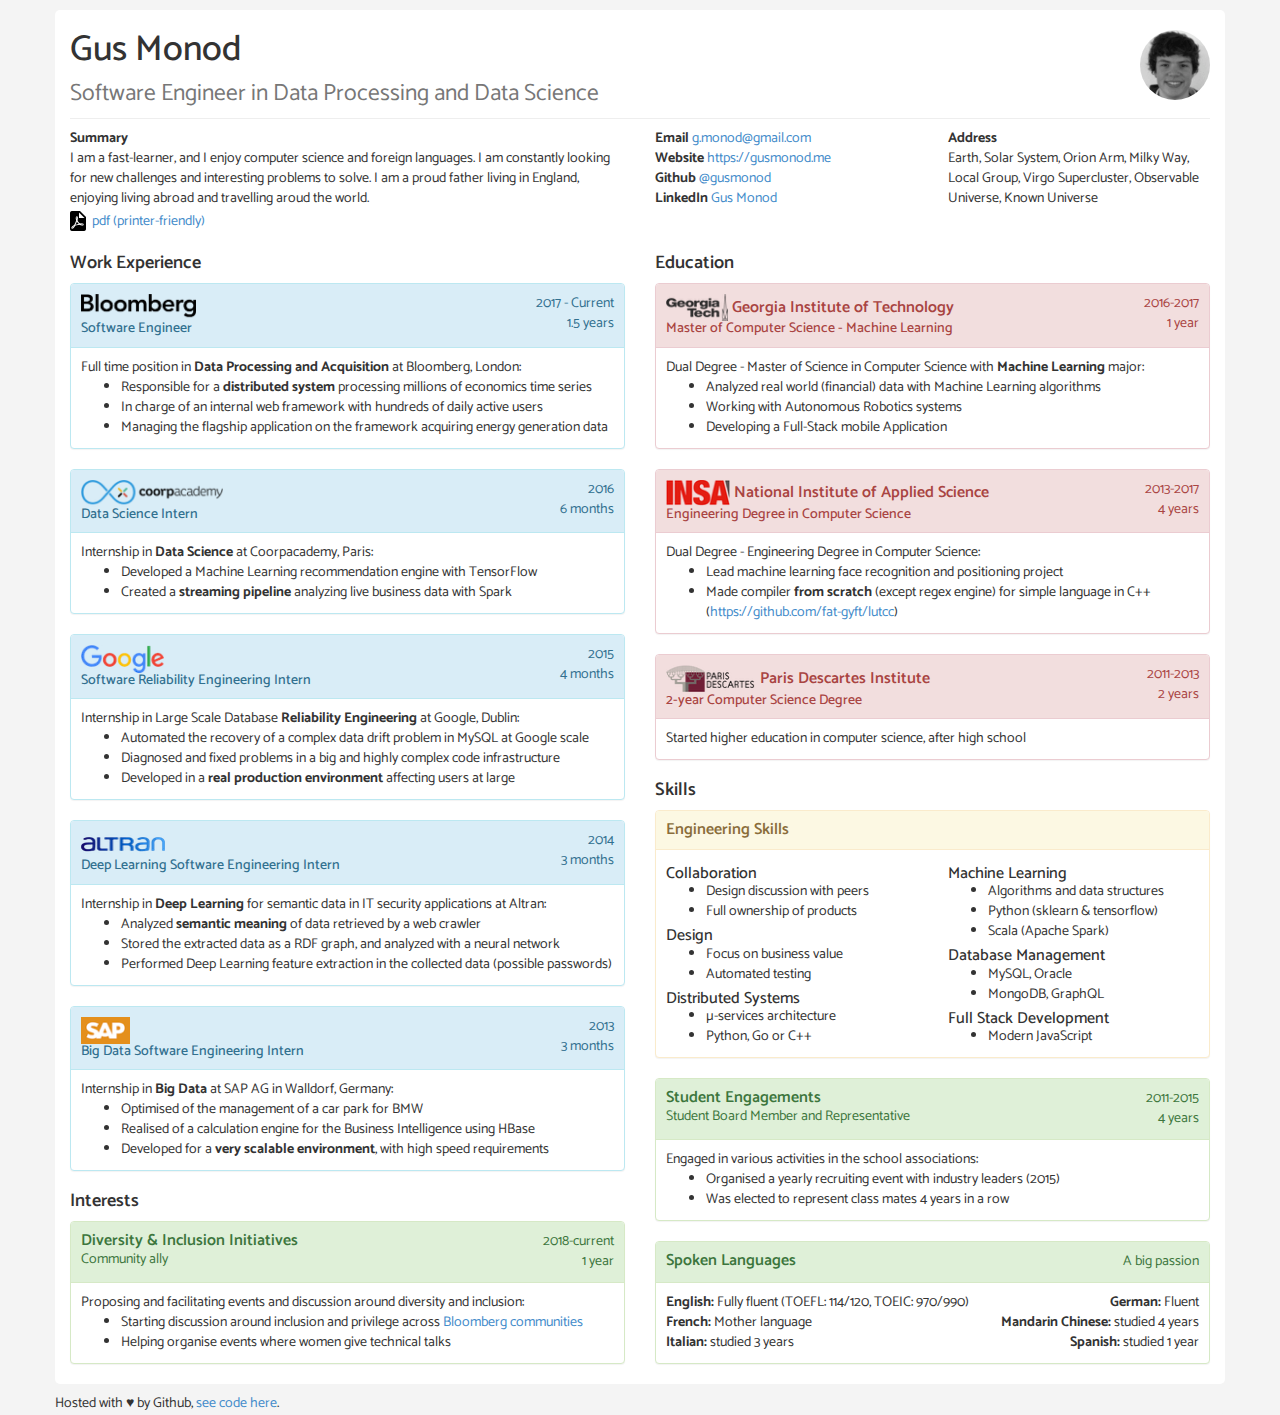
==== commit c53d1597: "Update title" ====
--- a/index.html
+++ b/index.html
@@ -188,7 +188,7 @@
   <div class="container">
     <div>
       <img src="/img/me.png" alt="Gus Monod" class="me no-print">
-      <h1 class="page-header">Gus Monod<br><small>Software Engineer Student in Data Science</small></h1>
+      <h1 class="page-header">Gus Monod<br><small>Software Engineer in Data Processing and Data Science</small></h1>
     </div>
     <div class="row">
       <div class="big-col col-sm-6">
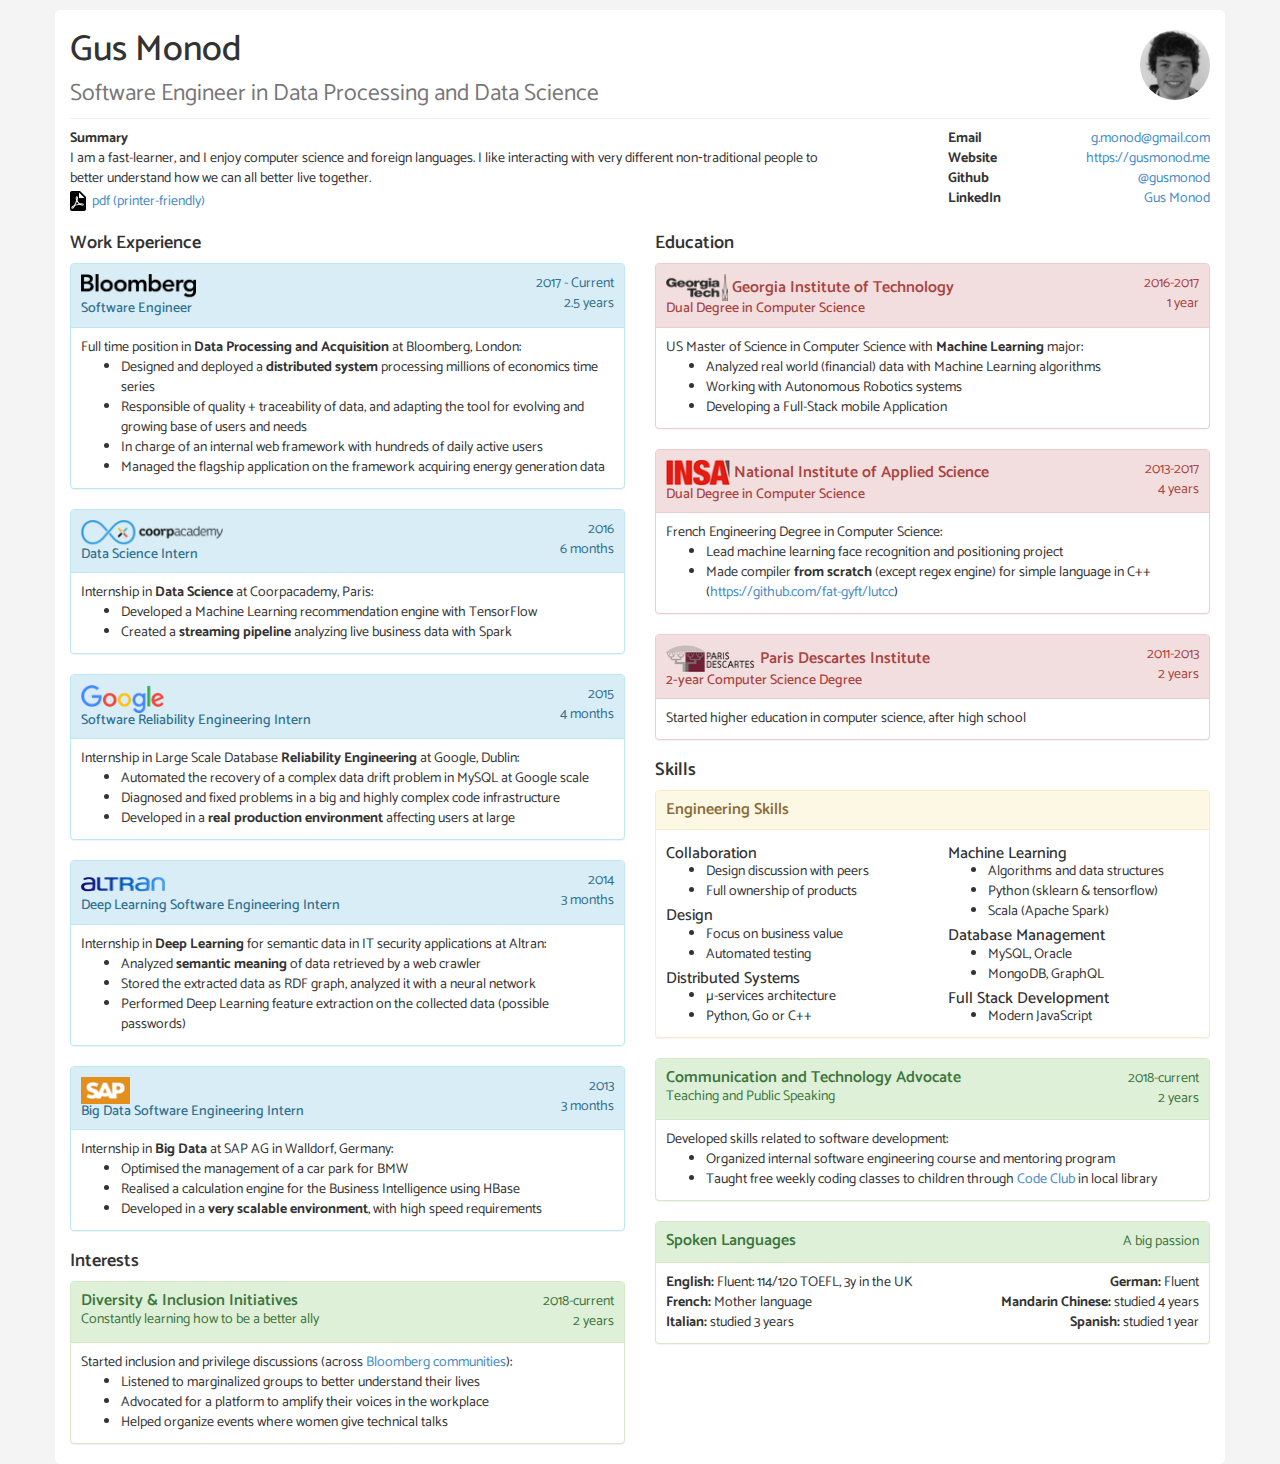
==== commit d628af3c: "Updating resume" ====
--- a/index.html
+++ b/index.html
@@ -1,563 +1,563 @@
-<!doctype html>
-<html lang="en">
-<head>
-  <title>Gus Monod</title>
-  <meta http-equiv="content-type" content="text/html; charset=utf-8">
-  <meta name="viewport" content="width=device-width, initial-scale=1">
-  <link rel="canonical" href="https://gusmonod.me">
-  <style type="text/css">
-    /* minified critical CSS from bootstrap */
-    html{font-family:sans-serif;-webkit-text-size-adjust:100%;-ms-text-size-adjust:100%}a{background:0 0}strong{font-weight:700}h1{margin:.67em 0;font-size:2em}small{font-size:80%}img{border:0}*{-webkit-box-sizing:border-box;-moz-box-sizing:border-box;box-sizing:border-box}:before,:after{-webkit-box-sizing:border-box;-moz-box-sizing:border-box;box-sizing:border-box}html{font-size:10px}body{font-family:"Helvetica Neue",Helvetica,Arial,sans-serif;font-size:14px;line-height:1.42857143;color:#333;background-color:#fff}a{color:#428bca;text-decoration:none}img{vertical-align:middle}h1,h2,h3,h4{font-family:inherit;font-weight:500;line-height:1.1;color:inherit}h1 small{font-weight:400;line-height:1;color:#777}h1,h2,h3{margin-top:20px;margin-bottom:10px}h1 small{font-size:65%}h4{margin-top:10px;margin-bottom:10px}h1{font-size:36px}h2{font-size:30px}h3{font-size:24px}h4{font-size:18px}p{margin:0 0 10px}small{font-size:85%}.page-header{padding-bottom:9px;margin:40px 0 20px;border-bottom:1px solid #eee}ul{margin-top:0;padding-left:40px}.container{padding-right:15px;padding-left:15px;margin-right:auto;margin-left:auto}@media (min-width:768px){.container{width:750px}}@media (min-width:992px){.container{width:970px}}@media (min-width:1200px){.container{width:1170px}}.row{margin-right:-15px;margin-left:-15px}.col-sm-3,.col-sm-6,.col-sm-9{position:relative;min-height:1px;padding-right:15px;padding-left:15px}@media (min-width:768px){.col-sm-3,.col-sm-6,.col-sm-9{float:left}.col-sm-9{width:75%}.col-sm-6{width:50%}.col-sm-3{width:25%}}.panel{margin-bottom:20px;background-color:#fff;border:1px solid transparent;border-radius:4px;-webkit-box-shadow:0 1px 1px rgba(0,0,0,.05);box-shadow:0 1px 1px rgba(0,0,0,.05)}.panel-body{padding:15px}.panel-heading{padding:10px 15px;border-bottom:1px solid transparent;border-top-left-radius:3px;border-top-right-radius:3px}.panel-title{margin-top:0;margin-bottom:0;font-size:16px;color:inherit}.panel-title>a{color:inherit}.panel-info{border-color:#bce8f1}.panel-info>.panel-heading{color:#31708f;background-color:#d9edf7;border-color:#bce8f1}.panel-warning{border-color:#faebcc}.panel-warning>.panel-heading{color:#8a6d3b;background-color:#fcf8e3;border-color:#faebcc}.panel-danger{border-color:#ebccd1}.panel-danger>.panel-heading{color:#a94442;background-color:#f2dede;border-color:#ebccd1}.container:before,.container:after,.row:before,.row:after,.panel-body:before,.panel-body:after{display:table;content:" "}.container:after,.row:after,.panel-body:after{clear:both}@-ms-viewport{width:device-width}
-  </style>
-  <script id="loadcss">(function(u,s){!function(e){"use strict";var n=function(n,t,o){var l,r=e.document,i=r.createElement("link");if(t)l=t;else{var a=(r.body||r.getElementsByTagName("head")[0]).childNodes;l=a[a.length-1]}var d=r.styleSheets;i.rel="stylesheet",i.href=n,i.media="only x",l.parentNode.insertBefore(i,t?l:l.nextSibling);var f=function(e){for(var n=i.href,t=d.length;t--;)if(d[t].href===n)return e();setTimeout(function(){f(e)})};return i.onloadcssdefined=f,f(function(){i.media=o||"all"}),i};"undefined"!=typeof module?module.exports=n:e.loadCSS=n}("undefined"!=typeof global?global:this);for(var i in u){loadCSS(u[i],s);}}(['https://fonts.googleapis.com/css?family=Catamaran:200,600','https://maxcdn.bootstrapcdn.com/bootstrap/3.2.0/css/bootstrap.min.css'],document.getElementById("loadcss")));</script>
-  <noscript>
-    <link href="https://fonts.googleapis.com/css?family=Catamaran:200,600" rel="stylesheet" type="text/css">
-    <link rel="stylesheet" href="https://maxcdn.bootstrapcdn.com/bootstrap/3.2.0/css/bootstrap.min.css" media="all">
-  </noscript>
-  <style type="text/css">
-    /* custom style */
-    body {
-      margin: 0;
-      font-family: 'Catamaran', Helvetica, Arial, sans-serif;
-      background-color: #f4f4f4;
-    }
-    .container {
-      background-color: #fff;
-    }
-    @media (min-width: 768px) {
+  <!doctype html>
+  <html lang="en">
+  <head>
+    <title>Gus Monod</title>
+    <meta http-equiv="content-type" content="text/html; charset=utf-8">
+    <meta name="viewport" content="width=device-width, initial-scale=1">
+    <link rel="canonical" href="https://gusmonod.me">
+    <style type="text/css">
+      /* minified critical CSS from bootstrap */
+      html{font-family:sans-serif;-webkit-text-size-adjust:100%;-ms-text-size-adjust:100%}a{background:0 0}strong{font-weight:700}h1{margin:.67em 0;font-size:2em}small{font-size:80%}img{border:0}*{-webkit-box-sizing:border-box;-moz-box-sizing:border-box;box-sizing:border-box}:before,:after{-webkit-box-sizing:border-box;-moz-box-sizing:border-box;box-sizing:border-box}html{font-size:10px}body{font-family:"Helvetica Neue",Helvetica,Arial,sans-serif;font-size:14px;line-height:1.42857143;color:#333;background-color:#fff}a{color:#428bca;text-decoration:none}img{vertical-align:middle}h1,h2,h3,h4{font-family:inherit;font-weight:500;line-height:1.1;color:inherit}h1 small{font-weight:400;line-height:1;color:#777}h1,h2,h3{margin-top:20px;margin-bottom:10px}h1 small{font-size:65%}h4{margin-top:10px;margin-bottom:10px}h1{font-size:36px}h2{font-size:30px}h3{font-size:24px}h4{font-size:18px}p{margin:0 0 10px}small{font-size:85%}.page-header{padding-bottom:9px;margin:40px 0 20px;border-bottom:1px solid #eee}ul{margin-top:0;padding-left:40px}.container{padding-right:15px;padding-left:15px;margin-right:auto;margin-left:auto}@media (min-width:768px){.container{width:750px}}@media (min-width:992px){.container{width:970px}}@media (min-width:1200px){.container{width:1170px}}.row{margin-right:-15px;margin-left:-15px}.col-sm-3,.col-sm-6,.col-sm-9{position:relative;min-height:1px;padding-right:15px;padding-left:15px}@media (min-width:768px){.col-sm-3,.col-sm-6,.col-sm-9{float:left}.col-sm-9{width:75%}.col-sm-6{width:50%}.col-sm-3{width:25%}}.panel{margin-bottom:20px;background-color:#fff;border:1px solid transparent;border-radius:4px;-webkit-box-shadow:0 1px 1px rgba(0,0,0,.05);box-shadow:0 1px 1px rgba(0,0,0,.05)}.panel-body{padding:15px}.panel-heading{padding:10px 15px;border-bottom:1px solid transparent;border-top-left-radius:3px;border-top-right-radius:3px}.panel-title{margin-top:0;margin-bottom:0;font-size:16px;color:inherit}.panel-title>a{color:inherit}.panel-info{border-color:#bce8f1}.panel-info>.panel-heading{color:#31708f;background-color:#d9edf7;border-color:#bce8f1}.panel-warning{border-color:#faebcc}.panel-warning>.panel-heading{color:#8a6d3b;background-color:#fcf8e3;border-color:#faebcc}.panel-danger{border-color:#ebccd1}.panel-danger>.panel-heading{color:#a94442;background-color:#f2dede;border-color:#ebccd1}.container:before,.container:after,.row:before,.row:after,.panel-body:before,.panel-body:after{display:table;content:" "}.container:after,.row:after,.panel-body:after{clear:both}@-ms-viewport{width:device-width}
+    </style>
+    <script id="loadcss">(function(u,s){!function(e){"use strict";var n=function(n,t,o){var l,r=e.document,i=r.createElement("link");if(t)l=t;else{var a=(r.body||r.getElementsByTagName("head")[0]).childNodes;l=a[a.length-1]}var d=r.styleSheets;i.rel="stylesheet",i.href=n,i.media="only x",l.parentNode.insertBefore(i,t?l:l.nextSibling);var f=function(e){for(var n=i.href,t=d.length;t--;)if(d[t].href===n)return e();setTimeout(function(){f(e)})};return i.onloadcssdefined=f,f(function(){i.media=o||"all"}),i};"undefined"!=typeof module?module.exports=n:e.loadCSS=n}("undefined"!=typeof global?global:this);for(var i in u){loadCSS(u[i],s);}}(['https://fonts.googleapis.com/css?family=Catamaran:200,600','https://maxcdn.bootstrapcdn.com/bootstrap/3.2.0/css/bootstrap.min.css'],document.getElementById("loadcss")));</script>
+    <noscript>
+      <link href="https://fonts.googleapis.com/css?family=Catamaran:200,600" rel="stylesheet" type="text/css">
+      <link rel="stylesheet" href="https://maxcdn.bootstrapcdn.com/bootstrap/3.2.0/css/bootstrap.min.css" media="all">
+    </noscript>
+    <style type="text/css">
+      /* custom style */
+      .row-left-right {
+        display: flex;
+        justify-content: space-between;
+      }
+      .cell-left {
+        text-align: left;
+      }
+      .cell-right {
+        text-align: right;
+      }
+      body {
+        margin: 0;
+        font-family: 'Catamaran', Helvetica, Arial, sans-serif;
+        background-color: #f4f4f4;
+      }
       .container {
-        border-radius: 5px;
+        background-color: #fff;
+      }
+      @media (min-width: 768px) {
+        .container {
+          border-radius: 5px;
+          margin-top: 10px;
+        }
+      }
+      .lonely {
+        background-color: inherit;
+      }
+      .page-header {
+        margin-top: 20px;
+        margin-bottom: 10px;
+      }
+      .unpadded {
+        padding-left: 0;
+        padding-right: 0;
+      }
+      .padded {
+        padding-left: 15px;
+        padding-right: 15px;
+      }
+      .panel-heading,
+      .panel-body {
+        padding: 10px;
+      }
+      ul {
+        margin-bottom: 0;
+      }
+      h2 {
+        font-weight: 600;
+        font-size: 1.82rem;
+      }
+      h3 {
+        margin: 0;
+        font-size: 1.4rem;
+      }
+      h4 {
+        margin: 0;
+        margin-top: 5px;
+        font-size: 1.6rem;
+      }
+      .panel-title {
+        font-weight: 600;
+      }
+      p {
+        margin-top: 0;
+        margin-bottom: 0;
+      }
+      a {
+        color: #428BCA;
+        text-decoration: none;
+      }
+      a:hover, a:focus {
+        color: #2A6496;
+        text-decoration: underline;
+      }
+      a:focus {
+        outline: thin dotted;
+        outline-offset: -2px;
+      }
+      small {
+        color: #777;
+        font-weight: 200;
+      }
+      .xs-right, .sm-right {
+        float: right;
+        text-align: right;
+      }
+      @media (max-width: 768px) {
+        .sm-right {
+          float: inherit;
+          text-align: inherit;
+        }
+      }
+      .logo {
+        height: 2.72rem;
+      }
+      .me {
+        float: right;
+        height: 7rem;
+        border-radius: 50%;
+      }
+      @media print {
+      @page {
+        margin: 1cm;
+        margin-top: .5cm;
+        margin-bottom: .5cm;
+        size: letter portrait;
+      }
+      body {
+        font-size: .29cm;
+        background-color: white;
+      }
+      .big-col {
+        padding: 5px;
+      }
+      ul {
+        padding-left: 2rem;
+      }
+      .page-header {
+        font-size: 2.5rem;
+      }
+      .page-header > small {
+        position: absolute;
+        top: 26px;
+        right: 20px;
+      }
+      h2 {
         margin-top: 10px;
-      }
-    }
-    .lonely {
-      background-color: inherit;
-    }
-    .page-header {
-      margin-top: 20px;
-      margin-bottom: 10px;
-    }
-    .unpadded {
-      padding-left: 0;
-      padding-right: 0;
-    }
-    .padded {
-      padding-left: 15px;
-      padding-right: 15px;
-    }
-    .panel-heading,
-    .panel-body {
-      padding: 10px;
-    }
-    ul {
-      margin-bottom: 0;
-    }
-    h2 {
-      font-weight: 600;
-      font-size: 1.82rem;
-    }
-    h3 {
-      margin: 0;
-      font-size: 1.4rem;
-    }
-    h4 {
-      margin: 0;
-      margin-top: 5px;
-      font-size: 1.6rem;
-    }
-    .panel-title {
-      font-weight: 600;
-    }
-    p {
-      margin-top: 0;
-      margin-bottom: 0;
-    }
-    a {
-      color: #428BCA;
-      text-decoration: none;
-    }
-    a:hover, a:focus {
-      color: #2A6496;
-      text-decoration: underline;
-    }
-    a:focus {
-      outline: thin dotted;
-      outline-offset: -2px;
-    }
-    small {
-      color: #777;
-      font-weight: 200;
-    }
-    .xs-right, .sm-right {
-      float: right;
-      text-align: right;
-    }
-    @media (max-width: 768px) {
-      .sm-right {
-        float: inherit;
-        text-align: inherit;
-      }
-    }
-    .logo {
-      height: 2.72rem;
-    }
-    .me {
-      float: right;
-      height: 7rem;
-      border-radius: 50%;
-    }
-    @media print {
-    @page {
-      margin: 1cm;
-      margin-top: .5cm;
-      margin-bottom: .5cm;
-      size: letter portrait;
-    }
-    body {
-      font-size: .29cm;
-      background-color: white;
-    }
-    .big-col {
-      padding: 5px;
-    }
-    ul {
-      padding-left: 2rem;
-    }
-    .page-header {
-      font-size: 2.5rem;
-    }
-    .page-header > small {
-      position: absolute;
-      top: 26px;
-      right: 20px;
-    }
-    h2 {
-      margin-top: 10px;
-      font-size: 1.3rem;
-    }
-    h3, h3.panel-title {
-      font-size: 1.2rem;
-    }
-    h4 {
-      font-size: 1.2rem;
-    }
-    .panel {
-      margin-bottom: 10px;
-    }
-    .panel-info, .panel-info > .panel-heading {
-      border-color: #4C72B0;
-    }
-    .panel-success, .panel-success > .panel-heading {
-      border-color: #466c27;
-    }
-    .panel-danger, .panel-danger > .panel-heading {
-      border-color: #C44E52;
-    }
-    .panel-warning, .panel-warning > .panel-heading {
-      border-color: #E87300;
-      #D45F00
-    }
-    .panel-default, .panel-default > .panel-heading {
-      border-color: #606060;
-    }
-    /*B&W*
-    .panel-info, .panel-info > .panel-heading,
-    .panel-success, .panel-success > .panel-heading,
-    .panel-danger, .panel-danger > .panel-heading,
-    .panel-warning, .panel-warning > .panel-heading,
-    .panel-default, .panel-default > .panel-heading {
-      border-color: black;
-    }
-    *End of B&W*/
-    .no-print {
-      display: none !important;
-    }
-    .container {
-      margin: 0;
-    }
-    a:link:after, a:visited:after {
-      content: "";
-    }
-    .hidden-sm {
-      display: inline !important;
-    }
-    }
-  </style>
-</head>
-<body>
-  <div class="container">
-    <div>
-      <img src="/img/me.png" alt="Gus Monod" class="me no-print">
-      <h1 class="page-header">Gus Monod<br><small>Software Engineer in Data Processing and Data Science</small></h1>
-    </div>
-    <div class="row">
-      <div class="big-col col-sm-6">
-        <strong>Summary</strong>
-        <p>
-          I am a fast-learner, and I enjoy computer science and foreign
-          languages. I am constantly looking for new challenges and interesting
-          problems to solve. I am a proud father living in England, enjoying
-          living abroad and travelling aroud the world.
-        </p>
-        <a class="no-print" href="gusmonod.pdf"><img src="/img/file-pdf.png" alt="pdf icon">&nbsp;pdf (printer-friendly)</a>
+        font-size: 1.3rem;
+      }
+      h3, h3.panel-title {
+        font-size: 1.2rem;
+      }
+      h4 {
+        font-size: 1.2rem;
+      }
+      .panel {
+        margin-bottom: 10px;
+      }
+      .panel-info, .panel-info > .panel-heading {
+        border-color: #4C72B0;
+      }
+      .panel-success, .panel-success > .panel-heading {
+        border-color: #466c27;
+      }
+      .panel-danger, .panel-danger > .panel-heading {
+        border-color: #C44E52;
+      }
+      .panel-warning, .panel-warning > .panel-heading {
+        border-color: #E87300;
+        #D45F00
+      }
+      .panel-default, .panel-default > .panel-heading {
+        border-color: #606060;
+      }
+      /*B&W*
+      .panel-info, .panel-info > .panel-heading,
+      .panel-success, .panel-success > .panel-heading,
+      .panel-danger, .panel-danger > .panel-heading,
+      .panel-warning, .panel-warning > .panel-heading,
+      .panel-default, .panel-default > .panel-heading {
+        border-color: black;
+      }
+      *End of B&W*/
+      .no-print {
+        display: none !important;
+      }
+      .container {
+        margin: 0;
+      }
+      a:link:after, a:visited:after {
+        content: "";
+      }
+      .hidden-sm {
+        display: inline !important;
+      }
+      }
+    </style>
+  </head>
+  <body>
+    <div class="container">
+      <div>
+        <img src="/img/me.png" alt="Gus Monod" class="me no-print">
+        <h1 class="page-header">Gus Monod<br><small>Software Engineer in Data Processing and Data Science</small></h1>
       </div>
-      <div class="big-col col-sm-3">
-        <p>
-          <strong>Email</strong>
-          <a href="mailto:g.monod@gmail.com">g.monod@gmail.com</a>
-        </p>
-        <p>
-          <strong>Website</strong>
-          <a href="https://gusmonod.me">https://gusmonod.me</a>
-        </p>
-        <p>
-          <strong>Github</strong>
-          <a href="https://github.com/gusmonod">@gusmonod</a>
-        </p>
-        <p>
-          <strong>LinkedIn</strong>
-          <a href="https://linkedin.com/in/gusmonod/en">Gus Monod</a>
-        </p>
-      </div>
-      <div class="col-sm-3">
-        <p>
-          <strong>Address</strong>
-          <p>Earth, Solar System, Orion Arm, Milky Way, Local Group,
-             Virgo Supercluster, Observable Universe, Known Universe</p>
-        </p>
-      </div>
-    </div>
-    <div class="row">
-      <div class="big-col col-sm-6">
-        <h2>Work Experience</h2>
-        <div class="panel panel-info">
-          <div class="panel-heading">
-            <div class="row">
-              <div class="col-sm-9">
-                <h3 class="panel-title">
-                  <a href="https://bloomberg.com">
-                    <img class="logo" src="/img/bloomberg.png" alt="Bloomberg">
-                  </a>
-                </h3>
-                <h3>Software Engineer</h3>
-              </div>
-              <div class="col-sm-3 sm-right">
-                <p>2017 - Current</p>
-                <p>1.5 years</p>
-              </div>
-            </div>
-          </div>
-          <div class="panel-body">
-            Full time position in <strong>Data Processing and Acquisition</strong> at Bloomberg, London:
-            <ul>
-              <li>Responsible for a <strong>distributed system</strong> processing millions of economics time series
-              <li>In charge of an internal web framework with hundreds of daily active users
-              <li>Managing the flagship application on the framework acquiring energy generation data
-            </ul>
-          </div>
+      <div class="row">
+        <div class="big-col col-sm-8">
+          <strong>Summary</strong>
+          <p>
+            I am a fast-learner, and I enjoy computer science and foreign languages. I like interacting with
+            very different non&#8209;traditional people to better understand how we can all better live together.
+          </p>
+          <a class="no-print" href="gusmonod.pdf"><img src="/img/file-pdf.png" alt="pdf icon">&nbsp;pdf (printer-friendly)</a>
         </div>
-        <div class="panel panel-info">
-          <div class="panel-heading">
-            <div class="row">
-              <div class="col-sm-9">
-                <h3 class="panel-title">
-                  <a href="https://coorpacademy.com">
-                    <img class="logo" src="/img/coorpacademy.png" alt="Coorpacademy">
-                  </a>
-                </h3>
-                <h3>Data Science Intern</h3>
-              </div>
-              <div class="col-sm-3 sm-right">
-                <p>2016</p>
-                <p>6 months</p>
-              </div>
-            </div>
-          </div>
-          <div class="panel-body">
-            Internship in <strong>Data Science</strong> at Coorpacademy, Paris:
-            <ul>
-              <li>Developed a Machine Learning recommendation engine with TensorFlow
-              <li>Created a <strong>streaming pipeline</strong> analyzing live business data with Spark
-            </ul>
-          </div>
+        <div class="big-col col-sm-1">
         </div>
-        <div class="panel panel-info">
-          <div class="panel-heading">
-            <div class="row">
-              <div class="col-sm-9">
-                <h3 class="panel-title">
-                  <a href="https://google.com">
-                    <img class="logo" src="/img/google.png" alt="Google">
-                  </a>
-                </h3>
-                <h3>Software Reliability Engineering Intern</h3>
-              </div>
-              <div class="col-sm-3 sm-right">
-                <p>2015</p>
-                <p>4 months</p>
-              </div>
-            </div>
-          </div>
-          <div class="panel-body">
-            Internship in Large Scale Database <strong>Reliability Engineering</strong> at Google, Dublin:
-            <ul>
-              <li>Automated the recovery of a complex data drift problem in MySQL at Google scale
-              <li>Diagnosed and fixed problems in a big and highly complex code infrastructure
-              <li>Developed in a <strong>real production environment</strong> affecting users at large
-            </ul>
-          </div>
-        </div>
-        <div class="panel panel-info">
-          <div class="panel-heading">
-            <div class="row">
-              <div class="col-sm-9">
-                <h3 class="panel-title">
-                  <a href="https://altran.com">
-                    <img class="logo" src="/img/altran.png" alt="Altran">
-                  </a>
-                </h3>
-                <h3>Deep Learning Software Engineering Intern</h3>
-              </div>
-              <div class="col-sm-3 sm-right">
-                <p>2014</p>
-                <p>3 months</p>
-              </div>
-            </div>
-          </div>
-          <div class="panel-body">
-            Internship in <strong>Deep Learning</strong> for semantic data in IT security applications at Altran:
-            <ul>
-              <li>Analyzed <strong>semantic meaning</strong> of data retrieved by a web crawler
-              <li>Stored the extracted data as a RDF graph, and analyzed with a neural network
-              <li>Performed Deep Learning feature extraction in the collected data (possible passwords)
-            </ul>
-          </div>
-        </div>
-        <div class="panel panel-info no-print">
-          <div class="panel-heading">
-            <div class="row">
-              <div class="col-sm-9">
-                <h3 class="panel-title">
-                  <a href="https://sap.com">
-                    <img class="logo" src="/img/sap.png" alt="SAP">
-                  </a>
-                </h3>
-                <h3>Big Data Software Engineering Intern</h3>
-              </div>
-              <div class="col-sm-3 sm-right">
-                <p>2013</p>
-                <p>3 months</p>
-              </div>
-            </div>
-          </div>
-          <div class="panel-body">
-            Internship in <strong>Big Data</strong> at SAP AG in Walldorf, Germany:
-            <ul>
-              <li>Optimised of the management of a car park for BMW
-              <li>Realised of a calculation engine for the Business Intelligence using HBase
-              <li>Developed for a <strong>very scalable environment</strong>, with high speed requirements
-            </ul>
-          </div>
-        </div>
-        <h2>Interests</h2>
-        <div class="panel panel-success">
-          <div class="panel-heading">
-            <div class="row">
-              <div class="col-sm-9">
-                <h3 class="panel-title">Diversity &amp; Inclusion Initiatives</h3>
-                Community ally
-              </div>
-              <div class="col-sm-3 sm-right">
-                <p>2018-current</p>
-                <p>1 year</p>
-              </div>
-            </div>
-          </div>
-          <div class="panel-body">
-            Proposing and facilitating events and discussion around diversity and inclusion:
-            <ul>
-              <li>Starting discussion around inclusion and privilege across
-                  <a href="https://www.bloomberg.com/diversity-inclusion/communities/">Bloomberg communities</a>
-              <li>Helping organise events where women give technical talks
-            </ul>
+        <div class="big-col col-sm-3">
+          <div class="row-left-right">
+            <div class="cell-left"><strong>Email</strong></div>
+            <div class="cell-right"><a href="mailto:g.monod@gmail.com">g.monod@gmail.com</a></div>
+          </div>
+          <div class="row-left-right">
+            <div class="cell-left"><strong>Website</strong></div>
+            <div class="cell-right"><a href="https://gusmonod.me"><span class="hidden-sm">https://</span>gusmonod.me</a></div>
+          </div>
+          <div class="row-left-right no-print">
+            <div class="cell-left"><strong>Github</strong></div>
+            <div class="cell-right"><a href="https://github.com/gusmonod">@gusmonod</a></div>
+          </div>
+          <div class="row-left-right">
+            <div class="cell-left"><strong>LinkedIn</strong></div>
+            <div class="cell-right"><a href="https://linkedin.com/in/gusmonod/en">Gus Monod</a></div>
           </div>
         </div>
       </div>
-      <div class="big-col col-sm-6">
-        <h2>Education</h2>
-        <div class="panel panel-danger">
-          <div class="panel-heading">
-            <div class="row">
-              <div class="col-sm-9">
-                <h3 class="panel-title">
-                  <a href="https://gatech.edu">
-                    <img class="logo" src="/img/gatech.png" alt="Georgia Tech:">
-                    Georgia Institute of Technology
-                  </a>
-                </h3>
-                <h3>Master of Computer Science - Machine Learning</h3>
-              </div>
-              <div class="col-sm-3 sm-right">
-                <p>2016-2017</p>
-                <p>1 year</p>
-              </div>
-            </div>
-          </div>
-          <div class="panel-body">
-            Dual Degree - Master of Science in Computer Science with <strong>Machine Learning</strong> major:
-            <ul>
-              <li>Analyzed real world (financial) data with Machine Learning algorithms
-              <li>Working with Autonomous Robotics systems
-              <li>Developing a Full-Stack mobile Application
-            </ul>
+      <div class="row">
+        <div class="big-col col-sm-6">
+          <h2>Work Experience</h2>
+          <div class="panel panel-info">
+            <div class="panel-heading">
+              <div class="row">
+                <div class="col-sm-9">
+                  <h3 class="panel-title">
+                    <a href="https://bloomberg.com">
+                      <img class="logo" src="/img/bloomberg.png" alt="Bloomberg">
+                    </a>
+                  </h3>
+                  <h3>Software Engineer</h3>
+                </div>
+                <div class="col-sm-3 sm-right">
+                  <p>2017 - Current</p>
+                  <p>2.5 years</p>
+                </div>
+              </div>
+            </div>
+            <div class="panel-body">
+              Full time position in <strong>Data Processing and Acquisition</strong> at Bloomberg, London:
+              <ul>
+                <li>Designed and deployed a <strong>distributed system</strong> processing millions of economics time series
+                <li>Responsible of quality + traceability of data, and adapting the tool for evolving and growing base of users and needs
+                <li>In charge of an internal web framework with hundreds of daily active users
+                <li>Managed the flagship application on the framework acquiring energy generation data
+              </ul>
+            </div>
+          </div>
+          <div class="panel panel-info">
+            <div class="panel-heading">
+              <div class="row">
+                <div class="col-sm-9">
+                  <h3 class="panel-title">
+                    <a href="https://coorpacademy.com">
+                      <img class="logo" src="/img/coorpacademy.png" alt="Coorpacademy">
+                    </a>
+                  </h3>
+                  <h3>Data Science Intern</h3>
+                </div>
+                <div class="col-sm-3 sm-right">
+                  <p>2016</p>
+                  <p>6 months</p>
+                </div>
+              </div>
+            </div>
+            <div class="panel-body">
+              Internship in <strong>Data Science</strong> at Coorpacademy, Paris:
+              <ul>
+                <li>Developed a Machine Learning recommendation engine with TensorFlow
+                <li>Created a <strong>streaming pipeline</strong> analyzing live business data with Spark
+              </ul>
+            </div>
+          </div>
+          <div class="panel panel-info">
+            <div class="panel-heading">
+              <div class="row">
+                <div class="col-sm-9">
+                  <h3 class="panel-title">
+                    <a href="https://google.com">
+                      <img class="logo" src="/img/google.png" alt="Google">
+                    </a>
+                  </h3>
+                  <h3>Software Reliability Engineering Intern</h3>
+                </div>
+                <div class="col-sm-3 sm-right">
+                  <p>2015</p>
+                  <p>4 months</p>
+                </div>
+              </div>
+            </div>
+            <div class="panel-body">
+              Internship in Large Scale Database <strong>Reliability Engineering</strong> at Google, Dublin:
+              <ul>
+                <li>Automated the recovery of a complex data drift problem in MySQL at Google scale
+                <li>Diagnosed and fixed problems in a big and highly complex code infrastructure
+                <li>Developed in a <strong>real production environment</strong> affecting users at large
+              </ul>
+            </div>
+          </div>
+          <div class="panel panel-info">
+            <div class="panel-heading">
+              <div class="row">
+                <div class="col-sm-9">
+                  <h3 class="panel-title">
+                    <a href="https://altran.com">
+                      <img class="logo" src="/img/altran.png" alt="Altran">
+                    </a>
+                  </h3>
+                  <h3>Deep Learning Software Engineering Intern</h3>
+                </div>
+                <div class="col-sm-3 sm-right">
+                  <p>2014</p>
+                  <p>3 months</p>
+                </div>
+              </div>
+            </div>
+            <div class="panel-body">
+              Internship in <strong>Deep Learning</strong> for semantic data in IT security applications at Altran:
+              <ul>
+                <li>Analyzed <strong>semantic meaning</strong> of data retrieved by a web crawler
+                <li>Stored the extracted data as RDF graph, analyzed it with a neural network
+                <li>Performed Deep Learning feature extraction on the collected data (possible passwords)
+              </ul>
+            </div>
+          </div>
+          <div class="panel panel-info no-print">
+            <div class="panel-heading">
+              <div class="row">
+                <div class="col-sm-9">
+                  <h3 class="panel-title">
+                    <a href="https://sap.com">
+                      <img class="logo" src="/img/sap.png" alt="SAP">
+                    </a>
+                  </h3>
+                  <h3>Big Data Software Engineering Intern</h3>
+                </div>
+                <div class="col-sm-3 sm-right">
+                  <p>2013</p>
+                  <p>3 months</p>
+                </div>
+              </div>
+            </div>
+            <div class="panel-body">
+              Internship in <strong>Big Data</strong> at SAP AG in Walldorf, Germany:
+              <ul>
+                <li>Optimised the management of a car park for BMW
+                <li>Realised a calculation engine for the Business Intelligence using HBase
+                <li>Developed in a <strong>very scalable environment</strong>, with high speed requirements
+              </ul>
+            </div>
+          </div>
+          <h2>Interests</h2>
+          <div class="panel panel-success">
+            <div class="panel-heading">
+              <div class="row">
+                <div class="col-sm-9">
+                  <h3 class="panel-title">Diversity &amp; Inclusion Initiatives</h3>
+                  Constantly learning how to be a better ally
+                </div>
+                <div class="col-sm-3 sm-right">
+                  <p>2018-current</p>
+                  <p>2 years</p>
+                </div>
+              </div>
+            </div>
+            <div class="panel-body">
+              Started inclusion and privilege discussions (across
+                <a href="https://www.bloomberg.com/diversity-inclusion/communities/">Bloomberg communities</a>):
+              <ul>
+                <li>Listened to marginalized groups to better understand their lives
+                <li>Advocated for a platform to amplify their voices in the workplace
+                <li>Helped organize events where women give technical talks
+              </ul>
+            </div>
           </div>
         </div>
-        <div class="panel panel-danger">
-          <div class="panel-heading">
-            <div class="row padded">
-              <div class="col-sm-9 unpadded">
-                <h3 class="panel-title">
-                  <a href="https://www.insa-lyon.fr/en">
-                    <img src="/img/insa.png" class="logo" alt="INSA:">
-                    National Institute of Applied Science
-                  </a>
-                </h3>
-                <h3>Engineering Degree in Computer Science</h3>
-              </div>
-              <div class="col-sm-3 unpadded sm-right">
-                <p>2013-2017</p>
-                <p>4 years</p>
-              </div>
-            </div>
-          </div>
-          <div class="panel-body">
-            Dual Degree - Engineering Degree in Computer Science:
-            <ul>
-              <li>Lead machine learning face recognition and positioning project
-              <li>Made compiler <strong>from scratch</strong> (except regex engine) for simple language in C++ (<a href="https://github.com/fat-gyft/lutcc">https://github.com/fat-gyft/lutcc</a>)
-            </ul>
-          </div>
-        </div>
-        <div class="panel panel-danger">
-          <div class="panel-heading">
-            <div class="row">
-              <div class="col-sm-9">
-                <h3 class="panel-title">
-                  <a href="https://www.univ-paris5.fr/eng">
-                    <img class="logo" src="/img/parisdescartes.png" alt="Paris Descartes:">
-                    Paris Descartes Institute
-                  </a>
-                </h3>
-                <h3>2-year Computer Science Degree</h3>
-              </div>
-              <div class="col-sm-3 sm-right">
-                <p>2011-2013</p>
-                <p>2 years</p>
-              </div>
-            </div>
-          </div>
-          <div class="panel-body">
-            Started higher education in computer science, after high school
-          </div>
-        </div>
-        <h2>Skills</h2>
-        <div class="panel panel-warning">
-          <div class="panel-heading">
-            <h3 class="panel-title">Engineering Skills</h3>
-          </div>
-          <div class="panel-body">
-            <div class="row">
-              <div class="col-sm-6">
-                <h4>Collaboration</h4>
-                <ul>
-                  <li>Design discussion with peers
-                  <li>Full ownership of products
-                </ul>
-                <h4>Design</h4>
-                <ul>
-                  <li>Focus on business value
-                  <li>Automated testing
-                </ul>
-                <h4>Distributed Systems</h4>
-                <ul>
-                  <li>µ-services architecture
-                  <li>Python, Go or C++
-                </ul>
-              </div>
-              <div class="col-sm-6">
-                <h4>Machine Learning</h4>
-                <ul>
-                  <li>Algorithms and data structures
-                  <li>Python (sklearn &amp; tensorflow)
-                  <li>Scala (Apache Spark)
-                </ul>
-                <h4>Database Management</h4>
-                <ul>
-                  <li>MySQL, Oracle
-                  <li>MongoDB, GraphQL
-                </ul>
-                <h4>Full Stack Development</h4>
-                <ul>
-                  <li>Modern JavaScript
-                </ul>
-              </div>
-            </div>
-          </div>
-        </div>
-        <div class="panel panel-success">
-          <div class="panel-heading">
-            <div class="row">
-              <div class="col-sm-9">
-                <h3 class="panel-title">Student Engagements</h3>
-                Student Board Member and Representative
-              </div>
-              <div class="col-sm-3 sm-right">
-                <p>2011-2015</p>
-                <p>4 years</p>
-              </div>
-            </div>
-          </div>
-          <div class="panel-body">
-            Engaged in various activities in the school associations:
-            <ul>
-              <li>Organised a yearly recruiting event with industry leaders (2015)
-              <li>Was elected to represent class mates 4 years in a row
-            </ul>
-          </div>
-        </div>
-        <div class="panel panel-success">
-          <div class="panel-heading">
-            <div class="row">
-              <div class="col-sm-9">
-                <h3 class="panel-title">Spoken Languages</h3>
-              </div>
-              <div class="col-sm-3 sm-right">
-                <p>A big passion</p>
-              </div>
-            </div>
-          </div>
-          <div class="panel-body">
-            <div class="row padded">
-              <p class="col-sm-8 unpadded"><strong>English: </strong>Fully fluent (TOEFL: 114/120<span class="hidden-sm hidden-md">, TOEIC:&nbsp;970/990</span>)</p>
-              <p class="col-sm-4 unpadded sm-right"><strong>German: </strong>Fluent</p>
-            </div>
-            <div class="row padded">
-              <p class="col-sm-6 unpadded"><strong>French: </strong>Mother language</p>
-              <p class="col-sm-6 unpadded sm-right"><strong><span class="hidden-sm">Mandarin</span> Chinese: </strong>studied 4 years</p>
-            </div>
-            <div class="row padded">
-              <p class="col-sm-6 unpadded"><strong>Italian: </strong>studied 3 years</p>
-              <p class="col-sm-6 unpadded sm-right"><strong>Spanish: </strong>studied 1 year</p>
+        <div class="big-col col-sm-6">
+          <h2>Education</h2>
+          <div class="panel panel-danger">
+            <div class="panel-heading">
+              <div class="row">
+                <div class="col-sm-9">
+                  <h3 class="panel-title">
+                    <a href="https://gatech.edu">
+                      <img class="logo" src="/img/gatech.png" alt="Georgia Tech:">
+                      Georgia Institute of Technology
+                    </a>
+                  </h3>
+                  <h3>Dual Degree in Computer Science</h3>
+                </div>
+                <div class="col-sm-3 sm-right">
+                  <p>2016-2017</p>
+                  <p>1 year</p>
+                </div>
+              </div>
+            </div>
+            <div class="panel-body">
+              US Master of Science in Computer Science with <strong>Machine Learning</strong> major:
+              <ul>
+                <li>Analyzed real world (financial) data with Machine Learning algorithms
+                <li>Working with Autonomous Robotics systems
+                <li>Developing a Full-Stack mobile Application
+              </ul>
+            </div>
+          </div>
+          <div class="panel panel-danger">
+            <div class="panel-heading">
+              <div class="row padded">
+                <div class="col-sm-9 unpadded">
+                  <h3 class="panel-title">
+                    <a href="https://www.insa-lyon.fr/en">
+                      <img src="/img/insa.png" class="logo" alt="INSA:">
+                      National Institute of Applied Science
+                    </a>
+                  </h3>
+                  <h3>Dual Degree in Computer Science</h3>
+                </div>
+                <div class="col-sm-3 unpadded sm-right">
+                  <p>2013-2017</p>
+                  <p>4 years</p>
+                </div>
+              </div>
+            </div>
+            <div class="panel-body">
+              French Engineering Degree in Computer Science:
+              <ul>
+                <li>Lead machine learning face recognition and positioning project
+                <li>Made compiler <strong>from scratch</strong> (except regex engine) for simple language in C++ (<a href="https://github.com/fat-gyft/lutcc">https://github.com/fat-gyft/lutcc</a>)
+              </ul>
+            </div>
+          </div>
+          <div class="panel panel-danger">
+            <div class="panel-heading">
+              <div class="row">
+                <div class="col-sm-9">
+                  <h3 class="panel-title">
+                    <a href="https://www.univ-paris5.fr/eng">
+                      <img class="logo" src="/img/parisdescartes.png" alt="Paris Descartes:">
+                      Paris Descartes Institute
+                    </a>
+                  </h3>
+                  <h3>2-year Computer Science Degree</h3>
+                </div>
+                <div class="col-sm-3 sm-right">
+                  <p>2011-2013</p>
+                  <p>2 years</p>
+                </div>
+              </div>
+            </div>
+            <div class="panel-body">
+              Started higher education in computer science, after high school
+            </div>
+          </div>
+          <h2>Skills</h2>
+          <div class="panel panel-warning">
+            <div class="panel-heading">
+              <h3 class="panel-title">Engineering Skills</h3>
+            </div>
+            <div class="panel-body">
+              <div class="row">
+                <div class="col-sm-6">
+                  <h4>Collaboration</h4>
+                  <ul>
+                    <li>Design discussion with peers
+                    <li>Full ownership of products
+                  </ul>
+                  <h4>Design</h4>
+                  <ul>
+                    <li>Focus on business value
+                    <li>Automated testing
+                  </ul>
+                  <h4>Distributed Systems</h4>
+                  <ul>
+                    <li>µ-services architecture
+                    <li>Python, Go or C++
+                  </ul>
+                </div>
+                <div class="col-sm-6">
+                  <h4>Machine Learning</h4>
+                  <ul>
+                    <li>Algorithms and data structures
+                    <li>Python (sklearn &amp; tensorflow)
+                    <li>Scala (Apache Spark)
+                  </ul>
+                  <h4>Database Management</h4>
+                  <ul>
+                    <li>MySQL, Oracle
+                    <li>MongoDB, GraphQL
+                  </ul>
+                  <h4>Full Stack Development</h4>
+                  <ul>
+                    <li>Modern JavaScript
+                  </ul>
+                </div>
+              </div>
+            </div>
+          </div>
+          <div class="panel panel-success">
+            <div class="panel-heading">
+              <div class="row">
+                <div class="col-sm-9">
+                  <h3 class="panel-title">Communication and Technology Advocate</h3>
+                  Teaching and Public Speaking
+                </div>
+                <div class="col-sm-3 sm-right">
+                  <p>2018-current</p>
+                  <p>2 years</p>
+                </div>
+              </div>
+            </div>
+            <div class="panel-body">
+              Developed skills related to software development:
+              <ul>
+                <li>Organized internal software engineering course and mentoring program
+                <li>Taught free weekly coding classes to children through <a href="https://codeclub.org/en">Code Club</a> in local library
+              </ul>
+            </div>
+          </div>
+          <div class="panel panel-success">
+            <div class="panel-heading">
+              <div class="row">
+                <div class="col-sm-9">
+                  <h3 class="panel-title">Spoken Languages</h3>
+                </div>
+                <div class="col-sm-3 sm-right">
+                  <p>A big passion</p>
+                </div>
+              </div>
+            </div>
+            <div class="panel-body">
+              <div class="row padded">
+                <p class="col-sm-9 unpadded"><strong>English:&nbsp;</strong>Fluent:&nbsp;114/120&nbsp;TOEFL<span class="hidden-sm hidden-md">,&nbsp;3y&nbsp;in&nbsp;the&nbsp;UK</span></p>
+                <p class="col-sm-3 unpadded sm-right"><strong>German:&nbsp;</strong>Fluent</p>
+              </div>
+              <div class="row padded">
+                <p class="col-sm-6 unpadded"><strong>French: </strong>Mother language</p>
+                <p class="col-sm-6 unpadded sm-right"><strong><span class="hidden-sm">Mandarin</span> Chinese: </strong>studied 4 years</p>
+              </div>
+              <div class="row padded">
+                <p class="col-sm-6 unpadded"><strong>Italian: </strong>studied 3 years</p>
+                <p class="col-sm-6 unpadded sm-right"><strong>Spanish: </strong>studied 1 year</p>
+              </div>
             </div>
           </div>
         </div>
       </div>
     </div>
-  </div>
-  <div class="container lonely no-print">
-    <p class="row">
-      Hosted with ♥ by Github, <a href="https://github.com/gusmonod/gusmonod.github.io">see code here</a>.
-    </p>
-  </div>
-</body>
-</html>
+  </body>
+  </html>
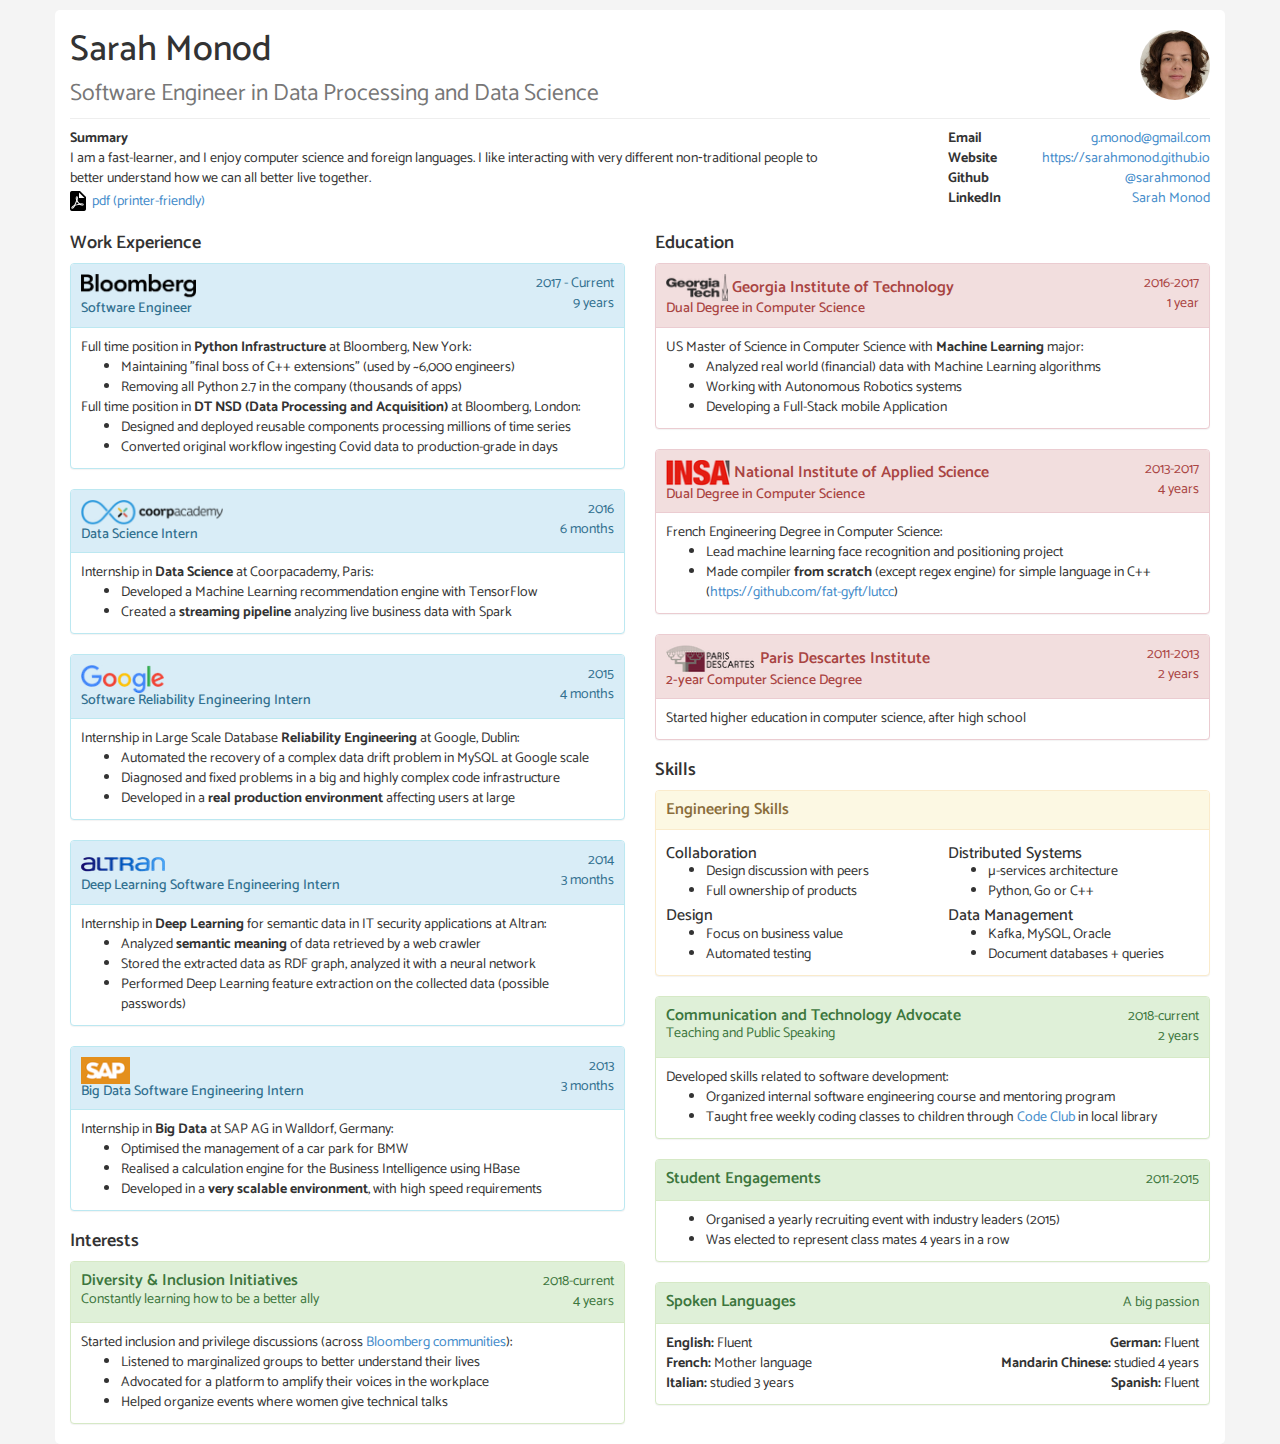
==== commit 78a0cc45: "Refresh" ====
--- a/index.html
+++ b/index.html
@@ -1,563 +1,579 @@
-  <!doctype html>
-  <html lang="en">
-  <head>
-    <title>Gus Monod</title>
-    <meta http-equiv="content-type" content="text/html; charset=utf-8">
-    <meta name="viewport" content="width=device-width, initial-scale=1">
-    <link rel="canonical" href="https://gusmonod.me">
-    <style type="text/css">
-      /* minified critical CSS from bootstrap */
-      html{font-family:sans-serif;-webkit-text-size-adjust:100%;-ms-text-size-adjust:100%}a{background:0 0}strong{font-weight:700}h1{margin:.67em 0;font-size:2em}small{font-size:80%}img{border:0}*{-webkit-box-sizing:border-box;-moz-box-sizing:border-box;box-sizing:border-box}:before,:after{-webkit-box-sizing:border-box;-moz-box-sizing:border-box;box-sizing:border-box}html{font-size:10px}body{font-family:"Helvetica Neue",Helvetica,Arial,sans-serif;font-size:14px;line-height:1.42857143;color:#333;background-color:#fff}a{color:#428bca;text-decoration:none}img{vertical-align:middle}h1,h2,h3,h4{font-family:inherit;font-weight:500;line-height:1.1;color:inherit}h1 small{font-weight:400;line-height:1;color:#777}h1,h2,h3{margin-top:20px;margin-bottom:10px}h1 small{font-size:65%}h4{margin-top:10px;margin-bottom:10px}h1{font-size:36px}h2{font-size:30px}h3{font-size:24px}h4{font-size:18px}p{margin:0 0 10px}small{font-size:85%}.page-header{padding-bottom:9px;margin:40px 0 20px;border-bottom:1px solid #eee}ul{margin-top:0;padding-left:40px}.container{padding-right:15px;padding-left:15px;margin-right:auto;margin-left:auto}@media (min-width:768px){.container{width:750px}}@media (min-width:992px){.container{width:970px}}@media (min-width:1200px){.container{width:1170px}}.row{margin-right:-15px;margin-left:-15px}.col-sm-3,.col-sm-6,.col-sm-9{position:relative;min-height:1px;padding-right:15px;padding-left:15px}@media (min-width:768px){.col-sm-3,.col-sm-6,.col-sm-9{float:left}.col-sm-9{width:75%}.col-sm-6{width:50%}.col-sm-3{width:25%}}.panel{margin-bottom:20px;background-color:#fff;border:1px solid transparent;border-radius:4px;-webkit-box-shadow:0 1px 1px rgba(0,0,0,.05);box-shadow:0 1px 1px rgba(0,0,0,.05)}.panel-body{padding:15px}.panel-heading{padding:10px 15px;border-bottom:1px solid transparent;border-top-left-radius:3px;border-top-right-radius:3px}.panel-title{margin-top:0;margin-bottom:0;font-size:16px;color:inherit}.panel-title>a{color:inherit}.panel-info{border-color:#bce8f1}.panel-info>.panel-heading{color:#31708f;background-color:#d9edf7;border-color:#bce8f1}.panel-warning{border-color:#faebcc}.panel-warning>.panel-heading{color:#8a6d3b;background-color:#fcf8e3;border-color:#faebcc}.panel-danger{border-color:#ebccd1}.panel-danger>.panel-heading{color:#a94442;background-color:#f2dede;border-color:#ebccd1}.container:before,.container:after,.row:before,.row:after,.panel-body:before,.panel-body:after{display:table;content:" "}.container:after,.row:after,.panel-body:after{clear:both}@-ms-viewport{width:device-width}
-    </style>
-    <script id="loadcss">(function(u,s){!function(e){"use strict";var n=function(n,t,o){var l,r=e.document,i=r.createElement("link");if(t)l=t;else{var a=(r.body||r.getElementsByTagName("head")[0]).childNodes;l=a[a.length-1]}var d=r.styleSheets;i.rel="stylesheet",i.href=n,i.media="only x",l.parentNode.insertBefore(i,t?l:l.nextSibling);var f=function(e){for(var n=i.href,t=d.length;t--;)if(d[t].href===n)return e();setTimeout(function(){f(e)})};return i.onloadcssdefined=f,f(function(){i.media=o||"all"}),i};"undefined"!=typeof module?module.exports=n:e.loadCSS=n}("undefined"!=typeof global?global:this);for(var i in u){loadCSS(u[i],s);}}(['https://fonts.googleapis.com/css?family=Catamaran:200,600','https://maxcdn.bootstrapcdn.com/bootstrap/3.2.0/css/bootstrap.min.css'],document.getElementById("loadcss")));</script>
-    <noscript>
-      <link href="https://fonts.googleapis.com/css?family=Catamaran:200,600" rel="stylesheet" type="text/css">
-      <link rel="stylesheet" href="https://maxcdn.bootstrapcdn.com/bootstrap/3.2.0/css/bootstrap.min.css" media="all">
-    </noscript>
-    <style type="text/css">
-      /* custom style */
-      .row-left-right {
-        display: flex;
-        justify-content: space-between;
+<!doctype html>
+<html lang="en">
+<head>
+  <title>Sarah Monod</title>
+  <meta http-equiv="content-type" content="text/html; charset=utf-8">
+  <meta name="viewport" content="width=device-width, initial-scale=1">
+  <link rel="canonical" href="https://sarahmonod.github.io">
+  <style>
+    /* minified critical CSS from bootstrap */
+    html{font-family:sans-serif;-webkit-text-size-adjust:100%;-ms-text-size-adjust:100%}a{background:0 0}strong{font-weight:700}h1{margin:.67em 0;font-size:2em}small{font-size:80%}img{border:0}*{-webkit-box-sizing:border-box;-moz-box-sizing:border-box;box-sizing:border-box}:before,:after{-webkit-box-sizing:border-box;-moz-box-sizing:border-box;box-sizing:border-box}html{font-size:10px}body{font-family:"Helvetica Neue",Helvetica,Arial,sans-serif;font-size:14px;line-height:1.42857143;color:#333;background-color:#fff}a{color:#428bca;text-decoration:none}img{vertical-align:middle}h1,h2,h3,h4{font-family:inherit;font-weight:500;line-height:1.1;color:inherit}h1 small{font-weight:400;line-height:1;color:#777}h1,h2,h3{margin-top:20px;margin-bottom:10px}h1 small{font-size:65%}h4{margin-top:10px;margin-bottom:10px}h1{font-size:36px}h2{font-size:30px}h3{font-size:24px}h4{font-size:18px}p{margin:0 0 10px}small{font-size:85%}.page-header{padding-bottom:9px;margin:40px 0 20px;border-bottom:1px solid #eee}ul{margin-top:0;padding-left:40px}.container{padding-right:15px;padding-left:15px;margin-right:auto;margin-left:auto}@media (min-width:768px){.container{width:750px}}@media (min-width:992px){.container{width:970px}}@media (min-width:1200px){.container{width:1170px}}.row{margin-right:-15px;margin-left:-15px}.col-sm-3,.col-sm-6,.col-sm-9{position:relative;min-height:1px;padding-right:15px;padding-left:15px}@media (min-width:768px){.col-sm-3,.col-sm-6,.col-sm-9{float:left}.col-sm-9{width:75%}.col-sm-6{width:50%}.col-sm-3{width:25%}}.panel{margin-bottom:20px;background-color:#fff;border:1px solid transparent;border-radius:4px;-webkit-box-shadow:0 1px 1px rgba(0,0,0,.05);box-shadow:0 1px 1px rgba(0,0,0,.05)}.panel-body{padding:15px}.panel-heading{padding:10px 15px;border-bottom:1px solid transparent;border-top-left-radius:3px;border-top-right-radius:3px}.panel-title{margin-top:0;margin-bottom:0;font-size:16px;color:inherit}.panel-title>a{color:inherit}.panel-info{border-color:#bce8f1}.panel-info>.panel-heading{color:#31708f;background-color:#d9edf7;border-color:#bce8f1}.panel-warning{border-color:#faebcc}.panel-warning>.panel-heading{color:#8a6d3b;background-color:#fcf8e3;border-color:#faebcc}.panel-danger{border-color:#ebccd1}.panel-danger>.panel-heading{color:#a94442;background-color:#f2dede;border-color:#ebccd1}.container:before,.container:after,.row:before,.row:after,.panel-body:before,.panel-body:after{display:table;content:" "}.container:after,.row:after,.panel-body:after{clear:both}@-ms-viewport{width:device-width}
+  </style>
+  <script id="loadcss">(function(u,s){!function(e){"use strict";var n=function(n,t,o){var l,r=e.document,i=r.createElement("link");if(t)l=t;else{var a=(r.body||r.getElementsByTagName("head")[0]).childNodes;l=a[a.length-1]}var d=r.styleSheets;i.rel="stylesheet",i.href=n,i.media="only x",l.parentNode.insertBefore(i,t?l:l.nextSibling);var f=function(e){for(var n=i.href,t=d.length;t--;)if(d[t].href===n)return e();setTimeout(function(){f(e)})};return i.onloadcssdefined=f,f(function(){i.media=o||"all"}),i};"undefined"!=typeof module?module.exports=n:e.loadCSS=n}("undefined"!=typeof global?global:this);for(var i in u){loadCSS(u[i],s);}}(['https://fonts.googleapis.com/css?family=Catamaran:200,600','https://maxcdn.bootstrapcdn.com/bootstrap/3.2.0/css/bootstrap.min.css'],document.getElementById("loadcss")));</script>
+  <noscript>
+    <link href="https://fonts.googleapis.com/css?family=Catamaran:200,600" rel="stylesheet" type="text/css">
+    <link rel="stylesheet" href="https://maxcdn.bootstrapcdn.com/bootstrap/3.2.0/css/bootstrap.min.css" media="all">
+  </noscript>
+  <style>
+    /* custom style */
+    .row-left-right {
+      display: flex;
+      justify-content: space-between;
+    }
+    .cell-left {
+      text-align: left;
+    }
+    .cell-right {
+      text-align: right;
+    }
+    body {
+      margin: 0;
+      font-family: 'Catamaran', Helvetica, Arial, sans-serif;
+      background-color: #f4f4f4;
+    }
+    .container {
+      background-color: #fff;
+    }
+    @media (min-width: 768px) {
+      .container {
+        border-radius: 5px;
+        margin-top: 10px;
       }
-      .cell-left {
-        text-align: left;
+    }
+    .lonely {
+      background-color: inherit;
+    }
+    .page-header {
+      margin-top: 20px;
+      margin-bottom: 10px;
+    }
+    .unpadded {
+      padding-left: 0;
+      padding-right: 0;
+    }
+    .padded {
+      padding-left: 15px;
+      padding-right: 15px;
+    }
+    .panel-heading,
+    .panel-body {
+      padding: 10px;
+    }
+    ul {
+      margin-bottom: 0;
+    }
+    h2 {
+      font-weight: 600;
+      font-size: 1.82rem;
+    }
+    h3 {
+      margin: 0;
+      font-size: 1.4rem;
+    }
+    h4 {
+      margin: 0;
+      margin-top: 5px;
+      font-size: 1.6rem;
+    }
+    .panel-title {
+      font-weight: 600;
+    }
+    p {
+      margin-top: 0;
+      margin-bottom: 0;
+    }
+    a {
+      color: #428BCA;
+      text-decoration: none;
+    }
+    a:hover, a:focus {
+      color: #2A6496;
+      text-decoration: underline;
+    }
+    a:focus {
+      outline: thin dotted;
+      outline-offset: -2px;
+    }
+    small {
+      color: #777;
+      font-weight: 200;
+    }
+    .xs-right, .sm-right {
+      float: right;
+      text-align: right;
+    }
+    @media (max-width: 768px) {
+      .sm-right {
+        float: inherit;
+        text-align: inherit;
       }
-      .cell-right {
-        text-align: right;
-      }
-      body {
-        margin: 0;
-        font-family: 'Catamaran', Helvetica, Arial, sans-serif;
-        background-color: #f4f4f4;
-      }
-      .container {
-        background-color: #fff;
-      }
-      @media (min-width: 768px) {
-        .container {
-          border-radius: 5px;
-          margin-top: 10px;
-        }
-      }
-      .lonely {
-        background-color: inherit;
-      }
-      .page-header {
-        margin-top: 20px;
-        margin-bottom: 10px;
-      }
-      .unpadded {
-        padding-left: 0;
-        padding-right: 0;
-      }
-      .padded {
-        padding-left: 15px;
-        padding-right: 15px;
-      }
-      .panel-heading,
-      .panel-body {
-        padding: 10px;
-      }
-      ul {
-        margin-bottom: 0;
-      }
-      h2 {
-        font-weight: 600;
-        font-size: 1.82rem;
-      }
-      h3 {
-        margin: 0;
-        font-size: 1.4rem;
-      }
-      h4 {
-        margin: 0;
-        margin-top: 5px;
-        font-size: 1.6rem;
-      }
-      .panel-title {
-        font-weight: 600;
-      }
-      p {
-        margin-top: 0;
-        margin-bottom: 0;
-      }
-      a {
-        color: #428BCA;
-        text-decoration: none;
-      }
-      a:hover, a:focus {
-        color: #2A6496;
-        text-decoration: underline;
-      }
-      a:focus {
-        outline: thin dotted;
-        outline-offset: -2px;
-      }
-      small {
-        color: #777;
-        font-weight: 200;
-      }
-      .xs-right, .sm-right {
-        float: right;
-        text-align: right;
-      }
-      @media (max-width: 768px) {
-        .sm-right {
-          float: inherit;
-          text-align: inherit;
-        }
-      }
-      .logo {
-        height: 2.72rem;
-      }
-      .me {
-        float: right;
-        height: 7rem;
-        border-radius: 50%;
-      }
-      @media print {
-      @page {
-        margin: 1cm;
-        margin-top: .5cm;
-        margin-bottom: .5cm;
-        size: letter portrait;
-      }
-      body {
-        font-size: .29cm;
-        background-color: white;
-      }
-      .big-col {
-        padding: 5px;
-      }
-      ul {
-        padding-left: 2rem;
-      }
-      .page-header {
-        font-size: 2.5rem;
-      }
-      .page-header > small {
-        position: absolute;
-        top: 26px;
-        right: 20px;
-      }
-      h2 {
-        margin-top: 10px;
-        font-size: 1.3rem;
-      }
-      h3, h3.panel-title {
-        font-size: 1.2rem;
-      }
-      h4 {
-        font-size: 1.2rem;
-      }
-      .panel {
-        margin-bottom: 10px;
-      }
-      .panel-info, .panel-info > .panel-heading {
-        border-color: #4C72B0;
-      }
-      .panel-success, .panel-success > .panel-heading {
-        border-color: #466c27;
-      }
-      .panel-danger, .panel-danger > .panel-heading {
-        border-color: #C44E52;
-      }
-      .panel-warning, .panel-warning > .panel-heading {
-        border-color: #E87300;
-        #D45F00
-      }
-      .panel-default, .panel-default > .panel-heading {
-        border-color: #606060;
-      }
-      /*B&W*
-      .panel-info, .panel-info > .panel-heading,
-      .panel-success, .panel-success > .panel-heading,
-      .panel-danger, .panel-danger > .panel-heading,
-      .panel-warning, .panel-warning > .panel-heading,
-      .panel-default, .panel-default > .panel-heading {
-        border-color: black;
-      }
-      *End of B&W*/
-      .no-print {
-        display: none !important;
-      }
-      .container {
-        margin: 0;
-      }
-      a:link:after, a:visited:after {
-        content: "";
-      }
-      .hidden-sm {
-        display: inline !important;
-      }
-      }
-    </style>
-  </head>
-  <body>
-    <div class="container">
-      <div>
-        <img src="/img/me.png" alt="Gus Monod" class="me no-print">
-        <h1 class="page-header">Gus Monod<br><small>Software Engineer in Data Processing and Data Science</small></h1>
+    }
+    .logo {
+      height: 2.72rem;
+    }
+    .me {
+      float: right;
+      height: 7rem;
+      border-radius: 50%;
+    }
+    @media print {
+    @page {
+      margin: 1cm;
+      margin-top: .5cm;
+      margin-bottom: .5cm;
+      size: letter portrait;
+    }
+    body {
+      font-size: .48cm;
+      background-color: white;
+    }
+    .big-col {
+      padding: 5px;
+    }
+    ul {
+      padding-left: 2rem;
+    }
+    .page-header {
+      font-size: 2.8rem;
+    }
+    .page-header > small {
+      position: absolute;
+      top: 26px;
+      right: 20px;
+    }
+    h2 {
+      margin-top: 10px;
+      font-size: 2.8rem;
+    }
+    h3, h3.panel-title {
+      font-size: 2.2rem;
+    }
+    h4 {
+      font-size: 2.2rem;
+    }
+    .panel {
+      margin-bottom: 10px;
+    }
+    .panel-info, .panel-info > .panel-heading {
+      border-color: #4C72B0;
+    }
+    .panel-success, .panel-success > .panel-heading {
+      border-color: #466c27;
+    }
+    .panel-danger, .panel-danger > .panel-heading {
+      border-color: #C44E52;
+    }
+    .panel-warning, .panel-warning > .panel-heading {
+      border-color: #E87300;
+    }
+    .panel-default, .panel-default > .panel-heading {
+      border-color: #606060;
+    }
+    /*B&W*
+    .panel-info, .panel-info > .panel-heading,
+    .panel-success, .panel-success > .panel-heading,
+    .panel-danger, .panel-danger > .panel-heading,
+    .panel-warning, .panel-warning > .panel-heading,
+    .panel-default, .panel-default > .panel-heading {
+      border-color: black;
+    }
+    *End of B&W*/
+    .no-print {
+      display: none !important;
+    }
+    .container {
+      margin: 0;
+    }
+    a:link:after, a:visited:after {
+      content: "";
+    }
+    .hidden-sm {
+      display: inline !important;
+    }
+    }
+  </style>
+  <script type="text/javascript">
+    window.addEventListener("DOMContentLoaded", () => {
+      const duration = (new Date()).getFullYear() - 2017;
+      document.getElementById("nb-years").textContent = duration;
+    });
+  </script>
+</head>
+<body>
+  <div class="container">
+    <div>
+      <img src="/img/me.jpg" alt="Sarah Monod" class="me no-print">
+      <h1 class="page-header">Sarah Monod<br><small>Software Engineer in Data Processing and Data Science</small></h1>
+    </div>
+    <div class="row">
+      <div class="big-col col-sm-8">
+        <strong>Summary</strong>
+        <p>
+          I am a fast-learner, and I enjoy computer science and foreign languages. I like interacting with
+          very different non&#8209;traditional people to better understand how we can all better live together.
+        </p>
+        <a class="no-print" href="sarahmonod.pdf"><img src="/img/file-pdf.png" alt="pdf icon">&nbsp;pdf (printer-friendly)</a>
       </div>
-      <div class="row">
-        <div class="big-col col-sm-8">
-          <strong>Summary</strong>
-          <p>
-            I am a fast-learner, and I enjoy computer science and foreign languages. I like interacting with
-            very different non&#8209;traditional people to better understand how we can all better live together.
-          </p>
-          <a class="no-print" href="gusmonod.pdf"><img src="/img/file-pdf.png" alt="pdf icon">&nbsp;pdf (printer-friendly)</a>
-        </div>
-        <div class="big-col col-sm-1">
-        </div>
-        <div class="big-col col-sm-3">
-          <div class="row-left-right">
-            <div class="cell-left"><strong>Email</strong></div>
-            <div class="cell-right"><a href="mailto:g.monod@gmail.com">g.monod@gmail.com</a></div>
-          </div>
-          <div class="row-left-right">
-            <div class="cell-left"><strong>Website</strong></div>
-            <div class="cell-right"><a href="https://gusmonod.me"><span class="hidden-sm">https://</span>gusmonod.me</a></div>
-          </div>
-          <div class="row-left-right no-print">
-            <div class="cell-left"><strong>Github</strong></div>
-            <div class="cell-right"><a href="https://github.com/gusmonod">@gusmonod</a></div>
-          </div>
-          <div class="row-left-right">
-            <div class="cell-left"><strong>LinkedIn</strong></div>
-            <div class="cell-right"><a href="https://linkedin.com/in/gusmonod/en">Gus Monod</a></div>
-          </div>
-        </div>
+      <div class="big-col col-sm-1">
       </div>
-      <div class="row">
-        <div class="big-col col-sm-6">
-          <h2>Work Experience</h2>
-          <div class="panel panel-info">
-            <div class="panel-heading">
-              <div class="row">
-                <div class="col-sm-9">
-                  <h3 class="panel-title">
-                    <a href="https://bloomberg.com">
-                      <img class="logo" src="/img/bloomberg.png" alt="Bloomberg">
-                    </a>
-                  </h3>
-                  <h3>Software Engineer</h3>
-                </div>
-                <div class="col-sm-3 sm-right">
-                  <p>2017 - Current</p>
-                  <p>2.5 years</p>
-                </div>
-              </div>
-            </div>
-            <div class="panel-body">
-              Full time position in <strong>Data Processing and Acquisition</strong> at Bloomberg, London:
-              <ul>
-                <li>Designed and deployed a <strong>distributed system</strong> processing millions of economics time series
-                <li>Responsible of quality + traceability of data, and adapting the tool for evolving and growing base of users and needs
-                <li>In charge of an internal web framework with hundreds of daily active users
-                <li>Managed the flagship application on the framework acquiring energy generation data
-              </ul>
-            </div>
-          </div>
-          <div class="panel panel-info">
-            <div class="panel-heading">
-              <div class="row">
-                <div class="col-sm-9">
-                  <h3 class="panel-title">
-                    <a href="https://coorpacademy.com">
-                      <img class="logo" src="/img/coorpacademy.png" alt="Coorpacademy">
-                    </a>
-                  </h3>
-                  <h3>Data Science Intern</h3>
-                </div>
-                <div class="col-sm-3 sm-right">
-                  <p>2016</p>
-                  <p>6 months</p>
-                </div>
-              </div>
-            </div>
-            <div class="panel-body">
-              Internship in <strong>Data Science</strong> at Coorpacademy, Paris:
-              <ul>
-                <li>Developed a Machine Learning recommendation engine with TensorFlow
-                <li>Created a <strong>streaming pipeline</strong> analyzing live business data with Spark
-              </ul>
-            </div>
-          </div>
-          <div class="panel panel-info">
-            <div class="panel-heading">
-              <div class="row">
-                <div class="col-sm-9">
-                  <h3 class="panel-title">
-                    <a href="https://google.com">
-                      <img class="logo" src="/img/google.png" alt="Google">
-                    </a>
-                  </h3>
-                  <h3>Software Reliability Engineering Intern</h3>
-                </div>
-                <div class="col-sm-3 sm-right">
-                  <p>2015</p>
-                  <p>4 months</p>
-                </div>
-              </div>
-            </div>
-            <div class="panel-body">
-              Internship in Large Scale Database <strong>Reliability Engineering</strong> at Google, Dublin:
-              <ul>
-                <li>Automated the recovery of a complex data drift problem in MySQL at Google scale
-                <li>Diagnosed and fixed problems in a big and highly complex code infrastructure
-                <li>Developed in a <strong>real production environment</strong> affecting users at large
-              </ul>
-            </div>
-          </div>
-          <div class="panel panel-info">
-            <div class="panel-heading">
-              <div class="row">
-                <div class="col-sm-9">
-                  <h3 class="panel-title">
-                    <a href="https://altran.com">
-                      <img class="logo" src="/img/altran.png" alt="Altran">
-                    </a>
-                  </h3>
-                  <h3>Deep Learning Software Engineering Intern</h3>
-                </div>
-                <div class="col-sm-3 sm-right">
-                  <p>2014</p>
-                  <p>3 months</p>
-                </div>
-              </div>
-            </div>
-            <div class="panel-body">
-              Internship in <strong>Deep Learning</strong> for semantic data in IT security applications at Altran:
-              <ul>
-                <li>Analyzed <strong>semantic meaning</strong> of data retrieved by a web crawler
-                <li>Stored the extracted data as RDF graph, analyzed it with a neural network
-                <li>Performed Deep Learning feature extraction on the collected data (possible passwords)
-              </ul>
-            </div>
-          </div>
-          <div class="panel panel-info no-print">
-            <div class="panel-heading">
-              <div class="row">
-                <div class="col-sm-9">
-                  <h3 class="panel-title">
-                    <a href="https://sap.com">
-                      <img class="logo" src="/img/sap.png" alt="SAP">
-                    </a>
-                  </h3>
-                  <h3>Big Data Software Engineering Intern</h3>
-                </div>
-                <div class="col-sm-3 sm-right">
-                  <p>2013</p>
-                  <p>3 months</p>
-                </div>
-              </div>
-            </div>
-            <div class="panel-body">
-              Internship in <strong>Big Data</strong> at SAP AG in Walldorf, Germany:
-              <ul>
-                <li>Optimised the management of a car park for BMW
-                <li>Realised a calculation engine for the Business Intelligence using HBase
-                <li>Developed in a <strong>very scalable environment</strong>, with high speed requirements
-              </ul>
-            </div>
-          </div>
-          <h2>Interests</h2>
-          <div class="panel panel-success">
-            <div class="panel-heading">
-              <div class="row">
-                <div class="col-sm-9">
-                  <h3 class="panel-title">Diversity &amp; Inclusion Initiatives</h3>
-                  Constantly learning how to be a better ally
-                </div>
-                <div class="col-sm-3 sm-right">
-                  <p>2018-current</p>
-                  <p>2 years</p>
-                </div>
-              </div>
-            </div>
-            <div class="panel-body">
-              Started inclusion and privilege discussions (across
-                <a href="https://www.bloomberg.com/diversity-inclusion/communities/">Bloomberg communities</a>):
-              <ul>
-                <li>Listened to marginalized groups to better understand their lives
-                <li>Advocated for a platform to amplify their voices in the workplace
-                <li>Helped organize events where women give technical talks
-              </ul>
-            </div>
-          </div>
-        </div>
-        <div class="big-col col-sm-6">
-          <h2>Education</h2>
-          <div class="panel panel-danger">
-            <div class="panel-heading">
-              <div class="row">
-                <div class="col-sm-9">
-                  <h3 class="panel-title">
-                    <a href="https://gatech.edu">
-                      <img class="logo" src="/img/gatech.png" alt="Georgia Tech:">
-                      Georgia Institute of Technology
-                    </a>
-                  </h3>
-                  <h3>Dual Degree in Computer Science</h3>
-                </div>
-                <div class="col-sm-3 sm-right">
-                  <p>2016-2017</p>
-                  <p>1 year</p>
-                </div>
-              </div>
-            </div>
-            <div class="panel-body">
-              US Master of Science in Computer Science with <strong>Machine Learning</strong> major:
-              <ul>
-                <li>Analyzed real world (financial) data with Machine Learning algorithms
-                <li>Working with Autonomous Robotics systems
-                <li>Developing a Full-Stack mobile Application
-              </ul>
-            </div>
-          </div>
-          <div class="panel panel-danger">
-            <div class="panel-heading">
-              <div class="row padded">
-                <div class="col-sm-9 unpadded">
-                  <h3 class="panel-title">
-                    <a href="https://www.insa-lyon.fr/en">
-                      <img src="/img/insa.png" class="logo" alt="INSA:">
-                      National Institute of Applied Science
-                    </a>
-                  </h3>
-                  <h3>Dual Degree in Computer Science</h3>
-                </div>
-                <div class="col-sm-3 unpadded sm-right">
-                  <p>2013-2017</p>
-                  <p>4 years</p>
-                </div>
-              </div>
-            </div>
-            <div class="panel-body">
-              French Engineering Degree in Computer Science:
-              <ul>
-                <li>Lead machine learning face recognition and positioning project
-                <li>Made compiler <strong>from scratch</strong> (except regex engine) for simple language in C++ (<a href="https://github.com/fat-gyft/lutcc">https://github.com/fat-gyft/lutcc</a>)
-              </ul>
-            </div>
-          </div>
-          <div class="panel panel-danger">
-            <div class="panel-heading">
-              <div class="row">
-                <div class="col-sm-9">
-                  <h3 class="panel-title">
-                    <a href="https://www.univ-paris5.fr/eng">
-                      <img class="logo" src="/img/parisdescartes.png" alt="Paris Descartes:">
-                      Paris Descartes Institute
-                    </a>
-                  </h3>
-                  <h3>2-year Computer Science Degree</h3>
-                </div>
-                <div class="col-sm-3 sm-right">
-                  <p>2011-2013</p>
-                  <p>2 years</p>
-                </div>
-              </div>
-            </div>
-            <div class="panel-body">
-              Started higher education in computer science, after high school
-            </div>
-          </div>
-          <h2>Skills</h2>
-          <div class="panel panel-warning">
-            <div class="panel-heading">
-              <h3 class="panel-title">Engineering Skills</h3>
-            </div>
-            <div class="panel-body">
-              <div class="row">
-                <div class="col-sm-6">
-                  <h4>Collaboration</h4>
-                  <ul>
-                    <li>Design discussion with peers
-                    <li>Full ownership of products
-                  </ul>
-                  <h4>Design</h4>
-                  <ul>
-                    <li>Focus on business value
-                    <li>Automated testing
-                  </ul>
-                  <h4>Distributed Systems</h4>
-                  <ul>
-                    <li>µ-services architecture
-                    <li>Python, Go or C++
-                  </ul>
-                </div>
-                <div class="col-sm-6">
-                  <h4>Machine Learning</h4>
-                  <ul>
-                    <li>Algorithms and data structures
-                    <li>Python (sklearn &amp; tensorflow)
-                    <li>Scala (Apache Spark)
-                  </ul>
-                  <h4>Database Management</h4>
-                  <ul>
-                    <li>MySQL, Oracle
-                    <li>MongoDB, GraphQL
-                  </ul>
-                  <h4>Full Stack Development</h4>
-                  <ul>
-                    <li>Modern JavaScript
-                  </ul>
-                </div>
-              </div>
-            </div>
-          </div>
-          <div class="panel panel-success">
-            <div class="panel-heading">
-              <div class="row">
-                <div class="col-sm-9">
-                  <h3 class="panel-title">Communication and Technology Advocate</h3>
-                  Teaching and Public Speaking
-                </div>
-                <div class="col-sm-3 sm-right">
-                  <p>2018-current</p>
-                  <p>2 years</p>
-                </div>
-              </div>
-            </div>
-            <div class="panel-body">
-              Developed skills related to software development:
-              <ul>
-                <li>Organized internal software engineering course and mentoring program
-                <li>Taught free weekly coding classes to children through <a href="https://codeclub.org/en">Code Club</a> in local library
-              </ul>
-            </div>
-          </div>
-          <div class="panel panel-success">
-            <div class="panel-heading">
-              <div class="row">
-                <div class="col-sm-9">
-                  <h3 class="panel-title">Spoken Languages</h3>
-                </div>
-                <div class="col-sm-3 sm-right">
-                  <p>A big passion</p>
-                </div>
-              </div>
-            </div>
-            <div class="panel-body">
-              <div class="row padded">
-                <p class="col-sm-9 unpadded"><strong>English:&nbsp;</strong>Fluent:&nbsp;114/120&nbsp;TOEFL<span class="hidden-sm hidden-md">,&nbsp;3y&nbsp;in&nbsp;the&nbsp;UK</span></p>
-                <p class="col-sm-3 unpadded sm-right"><strong>German:&nbsp;</strong>Fluent</p>
-              </div>
-              <div class="row padded">
-                <p class="col-sm-6 unpadded"><strong>French: </strong>Mother language</p>
-                <p class="col-sm-6 unpadded sm-right"><strong><span class="hidden-sm">Mandarin</span> Chinese: </strong>studied 4 years</p>
-              </div>
-              <div class="row padded">
-                <p class="col-sm-6 unpadded"><strong>Italian: </strong>studied 3 years</p>
-                <p class="col-sm-6 unpadded sm-right"><strong>Spanish: </strong>studied 1 year</p>
-              </div>
-            </div>
-          </div>
+      <div class="big-col col-sm-3">
+        <div class="row-left-right">
+          <div class="cell-left"><strong>Email</strong></div>
+          <div class="cell-right"><a href="mailto:g.monod@gmail.com">g.monod@gmail.com</a></div>
+        </div>
+        <div class="row-left-right">
+          <div class="cell-left"><strong>Website</strong></div>
+          <div class="cell-right"><a href="https://sarahmonod.github.io"><span class="hidden-sm">https://</span>sarahmonod.github.io</a></div>
+        </div>
+        <div class="row-left-right no-print">
+          <div class="cell-left"><strong>Github</strong></div>
+          <div class="cell-right"><a href="https://github.com/sarahmonod">@sarahmonod</a></div>
+        </div>
+        <div class="row-left-right">
+          <div class="cell-left"><strong>LinkedIn</strong></div>
+          <div class="cell-right"><a href="https://linkedin.com/in/sarahmonod/en">Sarah Monod</a></div>
         </div>
       </div>
     </div>
-  </body>
-  </html>
+    <div class="row">
+      <div class="big-col col-sm-6">
+        <h2>Work Experience</h2>
+        <div class="panel panel-info">
+          <div class="panel-heading">
+            <div class="row">
+              <div class="col-sm-9">
+                <h3 class="panel-title">
+                  <a href="https://bloomberg.com">
+                    <img class="logo" src="/img/bloomberg.png" alt="Bloomberg">
+                  </a>
+                </h3>
+                <h3>Software Engineer</h3>
+              </div>
+              <div class="col-sm-3 sm-right">
+                <p>2017 - Current</p>
+                <p><span id="nb-years"></span> years</p>
+              </div>
+            </div>
+          </div>
+          <div class="panel-body">
+            Full time position in <strong>Python Infrastructure</strong> at Bloomberg, New York:
+            <ul>
+              <li>Maintaining "final boss of C++ extensions" (used by ~6,000 engineers)
+              <li>Removing all Python 2.7 in the company (thousands of apps)
+            </ul>
+            Full time position in <strong>DT NSD (Data Processing and Acquisition)</strong> at Bloomberg, London:
+            <ul>
+              <li>Designed and deployed reusable components processing millions of time series
+              <li>Converted original workflow ingesting Covid data to production-grade in days
+            </ul>
+          </div>
+        </div>
+        <div class="panel panel-info">
+          <div class="panel-heading">
+            <div class="row">
+              <div class="col-sm-9">
+                <h3 class="panel-title">
+                  <a href="https://coorpacademy.com">
+                    <img class="logo" src="/img/coorpacademy.png" alt="Coorpacademy">
+                  </a>
+                </h3>
+                <h3>Data Science Intern</h3>
+              </div>
+              <div class="col-sm-3 sm-right">
+                <p>2016</p>
+                <p>6 months</p>
+              </div>
+            </div>
+          </div>
+          <div class="panel-body">
+            Internship in <strong>Data Science</strong> at Coorpacademy, Paris:
+            <ul>
+              <li>Developed a Machine Learning recommendation engine with TensorFlow
+              <li>Created a <strong>streaming pipeline</strong> analyzing live business data with Spark
+            </ul>
+          </div>
+        </div>
+        <div class="panel panel-info">
+          <div class="panel-heading">
+            <div class="row">
+              <div class="col-sm-9">
+                <h3 class="panel-title">
+                  <a href="https://google.com">
+                    <img class="logo" src="/img/google.png" alt="Google">
+                  </a>
+                </h3>
+                <h3>Software Reliability Engineering Intern</h3>
+              </div>
+              <div class="col-sm-3 sm-right">
+                <p>2015</p>
+                <p>4 months</p>
+              </div>
+            </div>
+          </div>
+          <div class="panel-body">
+            Internship in Large Scale Database <strong>Reliability Engineering</strong> at Google, Dublin:
+            <ul>
+              <li>Automated the recovery of a complex data drift problem in MySQL at Google scale
+              <li>Diagnosed and fixed problems in a big and highly complex code infrastructure
+              <li>Developed in a <strong>real production environment</strong> affecting users at large
+            </ul>
+          </div>
+        </div>
+        <div class="panel panel-info">
+          <div class="panel-heading">
+            <div class="row">
+              <div class="col-sm-9">
+                <h3 class="panel-title">
+                  <a href="https://altran.com">
+                    <img class="logo" src="/img/altran.png" alt="Altran">
+                  </a>
+                </h3>
+                <h3>Deep Learning Software Engineering Intern</h3>
+              </div>
+              <div class="col-sm-3 sm-right">
+                <p>2014</p>
+                <p>3 months</p>
+              </div>
+            </div>
+          </div>
+          <div class="panel-body">
+            Internship in <strong>Deep Learning</strong> for semantic data in IT security applications at Altran:
+            <ul>
+              <li>Analyzed <strong>semantic meaning</strong> of data retrieved by a web crawler
+              <li>Stored the extracted data as RDF graph, analyzed it with a neural network
+              <li>Performed Deep Learning feature extraction on the collected data (possible passwords)
+            </ul>
+          </div>
+        </div>
+        <div class="panel panel-info no-print">
+          <div class="panel-heading">
+            <div class="row">
+              <div class="col-sm-9">
+                <h3 class="panel-title">
+                  <a href="https://sap.com">
+                    <img class="logo" src="/img/sap.png" alt="SAP">
+                  </a>
+                </h3>
+                <h3>Big Data Software Engineering Intern</h3>
+              </div>
+              <div class="col-sm-3 sm-right">
+                <p>2013</p>
+                <p>3 months</p>
+              </div>
+            </div>
+          </div>
+          <div class="panel-body">
+            Internship in <strong>Big Data</strong> at SAP AG in Walldorf, Germany:
+            <ul>
+              <li>Optimised the management of a car park for BMW
+              <li>Realised a calculation engine for the Business Intelligence using HBase
+              <li>Developed in a <strong>very scalable environment</strong>, with high speed requirements
+            </ul>
+          </div>
+        </div>
+        <h2>Interests</h2>
+        <div class="panel panel-success">
+          <div class="panel-heading">
+            <div class="row">
+              <div class="col-sm-9">
+                <h3 class="panel-title">Diversity &amp; Inclusion Initiatives</h3>
+                Constantly learning how to be a better ally
+              </div>
+              <div class="col-sm-3 sm-right">
+                <p>2018-current</p>
+                <p>4 years</p>
+              </div>
+            </div>
+          </div>
+          <div class="panel-body">
+            Started inclusion and privilege discussions (across
+              <a href="https://www.bloomberg.com/diversity-inclusion/communities/">Bloomberg communities</a>):
+            <ul>
+              <li>Listened to marginalized groups to better understand their lives
+              <li>Advocated for a platform to amplify their voices in the workplace
+              <li>Helped organize events where women give technical talks
+            </ul>
+          </div>
+        </div>
+      </div>
+      <div class="big-col col-sm-6">
+        <h2>Education</h2>
+        <div class="panel panel-danger">
+          <div class="panel-heading">
+            <div class="row">
+              <div class="col-sm-9">
+                <h3 class="panel-title">
+                  <a href="https://gatech.edu">
+                    <img class="logo" src="/img/gatech.png" alt="Georgia Tech:">
+                    Georgia Institute of Technology
+                  </a>
+                </h3>
+                <h3>Dual Degree in Computer Science</h3>
+              </div>
+              <div class="col-sm-3 sm-right">
+                <p>2016-2017</p>
+                <p>1 year</p>
+              </div>
+            </div>
+          </div>
+          <div class="panel-body">
+            US Master of Science in Computer Science with <strong>Machine Learning</strong> major:
+            <ul>
+              <li>Analyzed real world (financial) data with Machine Learning algorithms
+              <li>Working with Autonomous Robotics systems
+              <li>Developing a Full-Stack mobile Application
+            </ul>
+          </div>
+        </div>
+        <div class="panel panel-danger">
+          <div class="panel-heading">
+            <div class="row padded">
+              <div class="col-sm-9 unpadded">
+                <h3 class="panel-title">
+                  <a href="https://www.insa-lyon.fr/en">
+                    <img src="/img/insa.png" class="logo" alt="INSA:">
+                    National Institute of Applied Science
+                  </a>
+                </h3>
+                <h3>Dual Degree in Computer Science</h3>
+              </div>
+              <div class="col-sm-3 unpadded sm-right">
+                <p>2013-2017</p>
+                <p>4 years</p>
+              </div>
+            </div>
+          </div>
+          <div class="panel-body">
+            French Engineering Degree in Computer Science:
+            <ul>
+              <li>Lead machine learning face recognition and positioning project
+              <li>Made compiler <strong>from scratch</strong> (except regex engine) for simple language in C++ (<a href="https://github.com/fat-gyft/lutcc">https://github.com/fat-gyft/lutcc</a>)
+            </ul>
+          </div>
+        </div>
+        <div class="panel panel-danger">
+          <div class="panel-heading">
+            <div class="row">
+              <div class="col-sm-9">
+                <h3 class="panel-title">
+                  <a href="https://www.univ-paris5.fr/eng">
+                    <img class="logo" src="/img/parisdescartes.png" alt="Paris Descartes:">
+                    Paris Descartes Institute
+                  </a>
+                </h3>
+                <h3>2-year Computer Science Degree</h3>
+              </div>
+              <div class="col-sm-3 sm-right">
+                <p>2011-2013</p>
+                <p>2 years</p>
+              </div>
+            </div>
+          </div>
+          <div class="panel-body">
+            Started higher education in computer science, after high school
+          </div>
+        </div>
+        <h2>Skills</h2>
+        <div class="panel panel-warning">
+          <div class="panel-heading">
+            <h3 class="panel-title">Engineering Skills</h3>
+          </div>
+          <div class="panel-body">
+            <div class="row">
+              <div class="col-sm-6">
+                <h4>Collaboration</h4>
+                <ul>
+                  <li>Design discussion with peers
+                  <li>Full ownership of products
+                </ul>
+                <h4>Design</h4>
+                <ul>
+                  <li>Focus on business value
+                  <li>Automated testing
+                </ul>
+              </div>
+              <div class="col-sm-6">
+                <h4>Distributed Systems</h4>
+                <ul>
+                  <li>µ-services architecture
+                  <li>Python, Go or C++
+                </ul>
+                <h4>Data Management</h4>
+                <ul>
+                  <li>Kafka, MySQL, Oracle
+                  <li>Document databases + queries
+                </ul>
+              </div>
+            </div>
+          </div>
+        </div>
+        <div class="panel panel-success">
+          <div class="panel-heading">
+            <div class="row">
+              <div class="col-sm-9">
+                <h3 class="panel-title">Communication and Technology Advocate</h3>
+                Teaching and Public Speaking
+              </div>
+              <div class="col-sm-3 sm-right">
+                <p>2018-current</p>
+                <p>2 years</p>
+              </div>
+            </div>
+          </div>
+          <div class="panel-body">
+            Developed skills related to software development:
+            <ul>
+              <li>Organized internal software engineering course and mentoring program
+              <li>Taught free weekly coding classes to children through <a href="https://codeclub.org/en">Code Club</a> in local library
+            </ul>
+          </div>
+        </div>
+        <div class="panel panel-success no-print">
+          <div class="panel-heading">
+            <div class="row">
+              <div class="col-sm-9">
+                <h3 class="panel-title">Student Engagements</h3>
+              </div>
+              <div class="col-sm-3 sm-right">
+                <p>2011-2015</p>
+              </div>
+            </div>
+          </div>
+          <div class="panel-body">
+            <ul>
+              <li>Organised a yearly recruiting event with industry leaders (2015)
+              <li>Was elected to represent class mates 4 years in a row
+            </ul>
+          </div>
+        </div>
+        <div class="panel panel-success">
+          <div class="panel-heading">
+            <div class="row">
+              <div class="col-sm-9">
+                <h3 class="panel-title">Spoken Languages</h3>
+              </div>
+              <div class="col-sm-3 sm-right">
+                <p>A big passion</p>
+              </div>
+            </div>
+          </div>
+          <div class="panel-body">
+            <div class="row padded">
+              <p class="col-sm-9 unpadded"><strong>English:&nbsp;</strong>Fluent</p>
+              <p class="col-sm-3 unpadded sm-right"><strong>German:&nbsp;</strong>Fluent</p>
+            </div>
+            <div class="row padded">
+              <p class="col-sm-6 unpadded"><strong>French: </strong>Mother language</p>
+              <p class="col-sm-6 unpadded sm-right"><strong><span class="hidden-sm">Mandarin</span> Chinese: </strong>studied 4 years</p>
+            </div>
+            <div class="row padded">
+              <p class="col-sm-6 unpadded"><strong>Italian: </strong>studied 3 years</p>
+              <p class="col-sm-6 unpadded sm-right"><strong>Spanish: </strong>Fluent</p>
+            </div>
+          </div>
+        </div>
+      </div>
+    </div>
+  </div>
+</body>
+</html>
